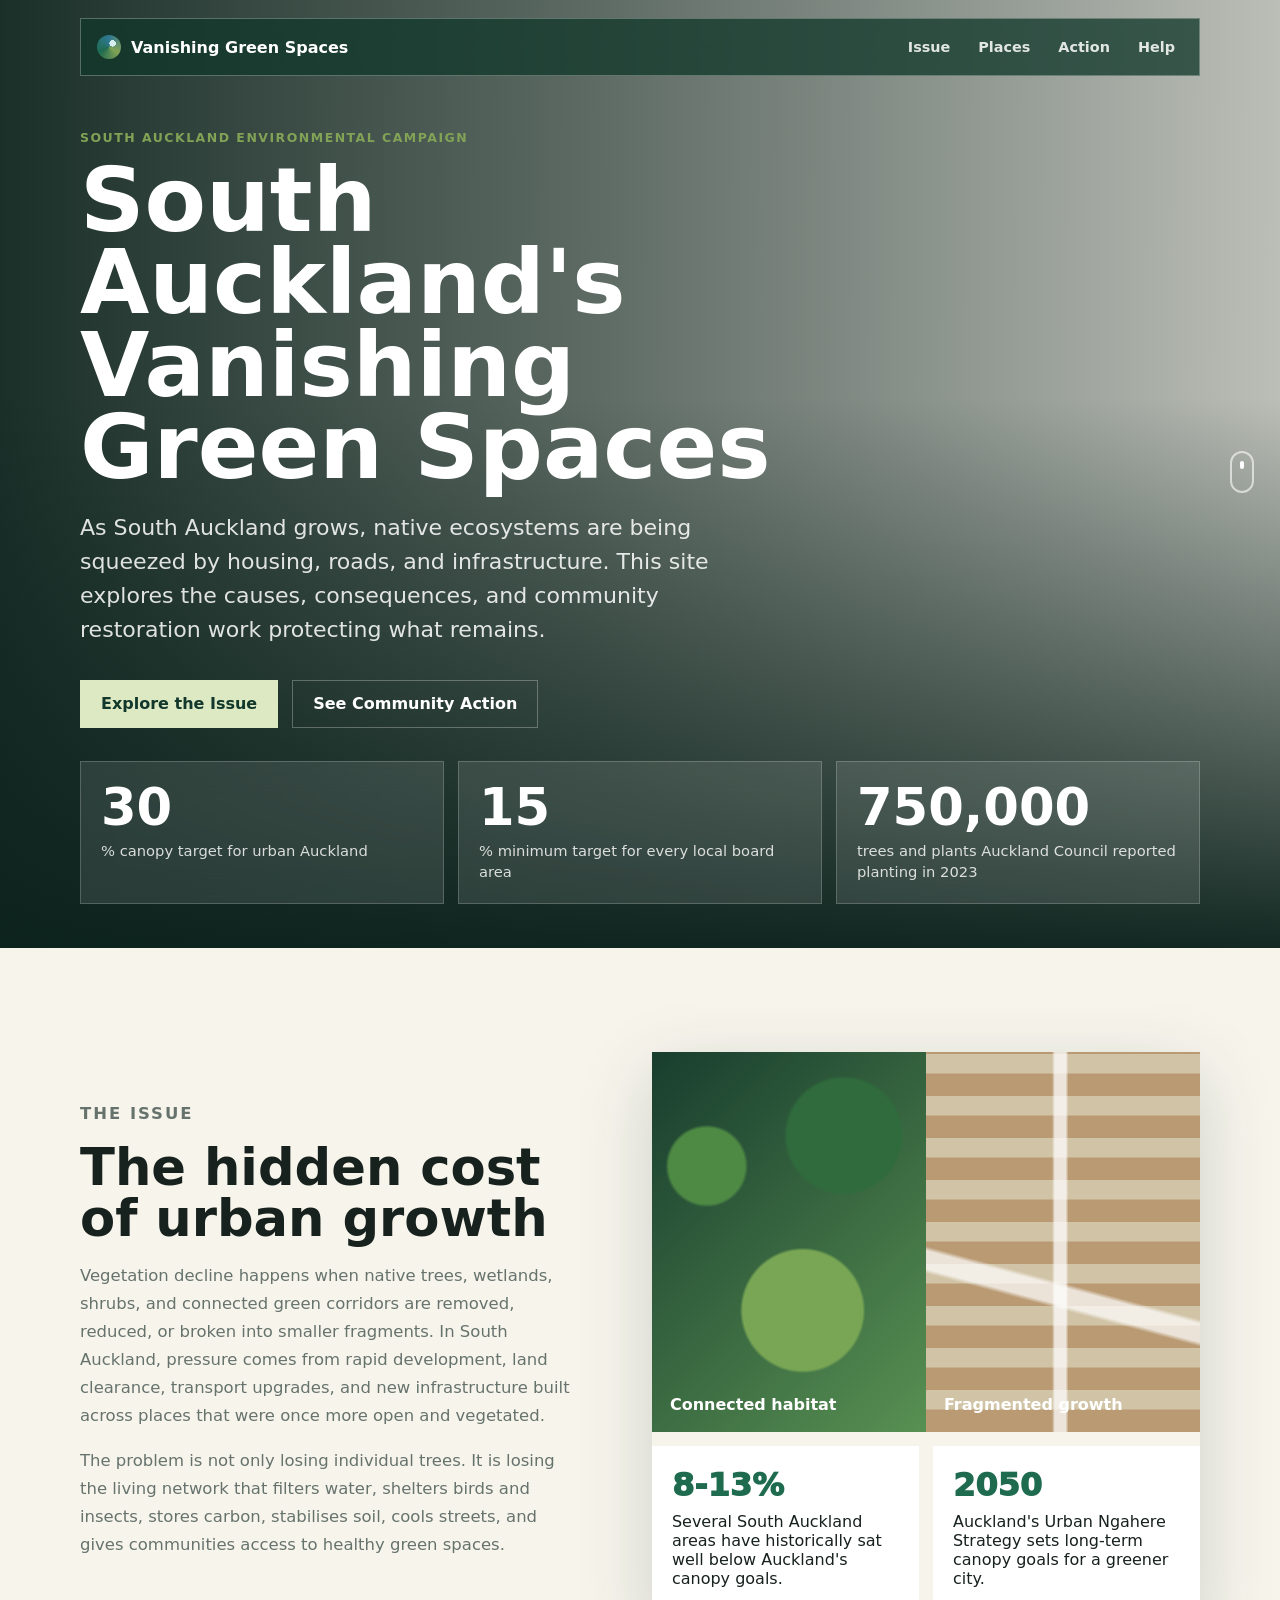
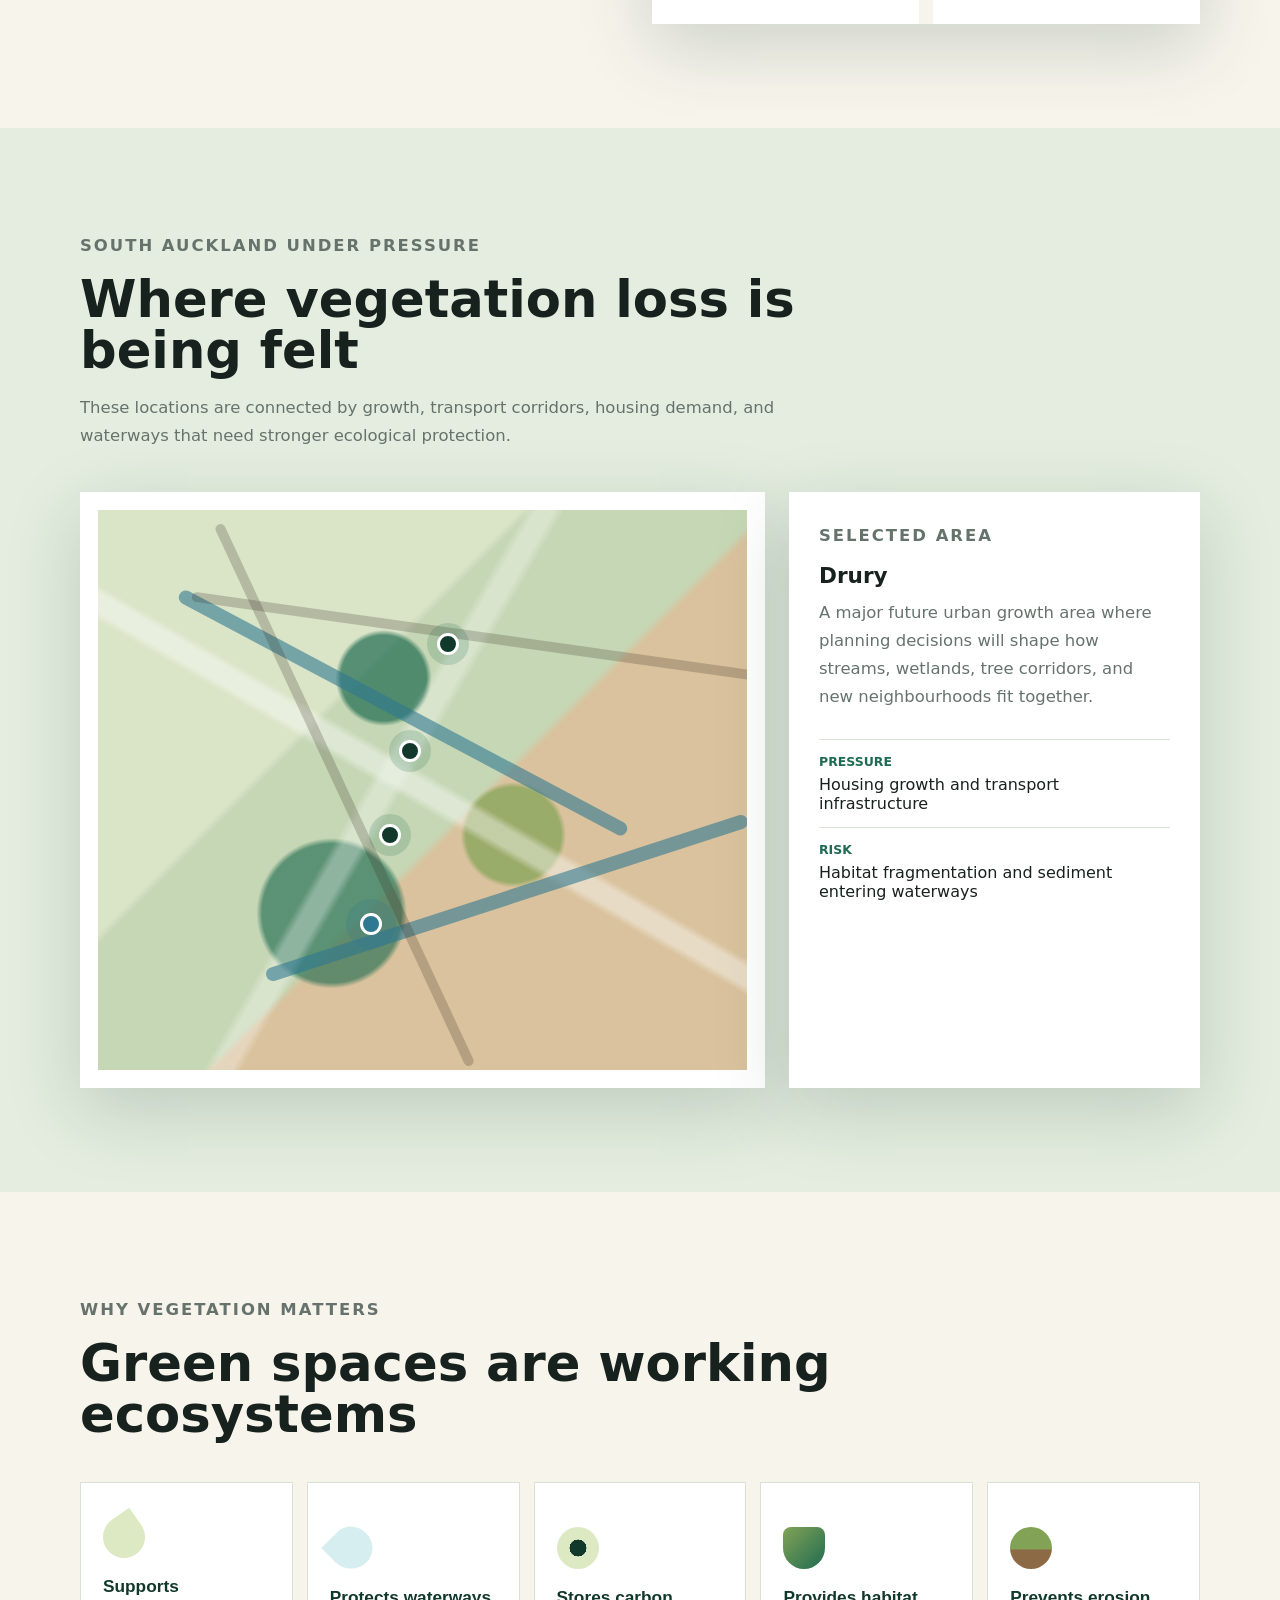
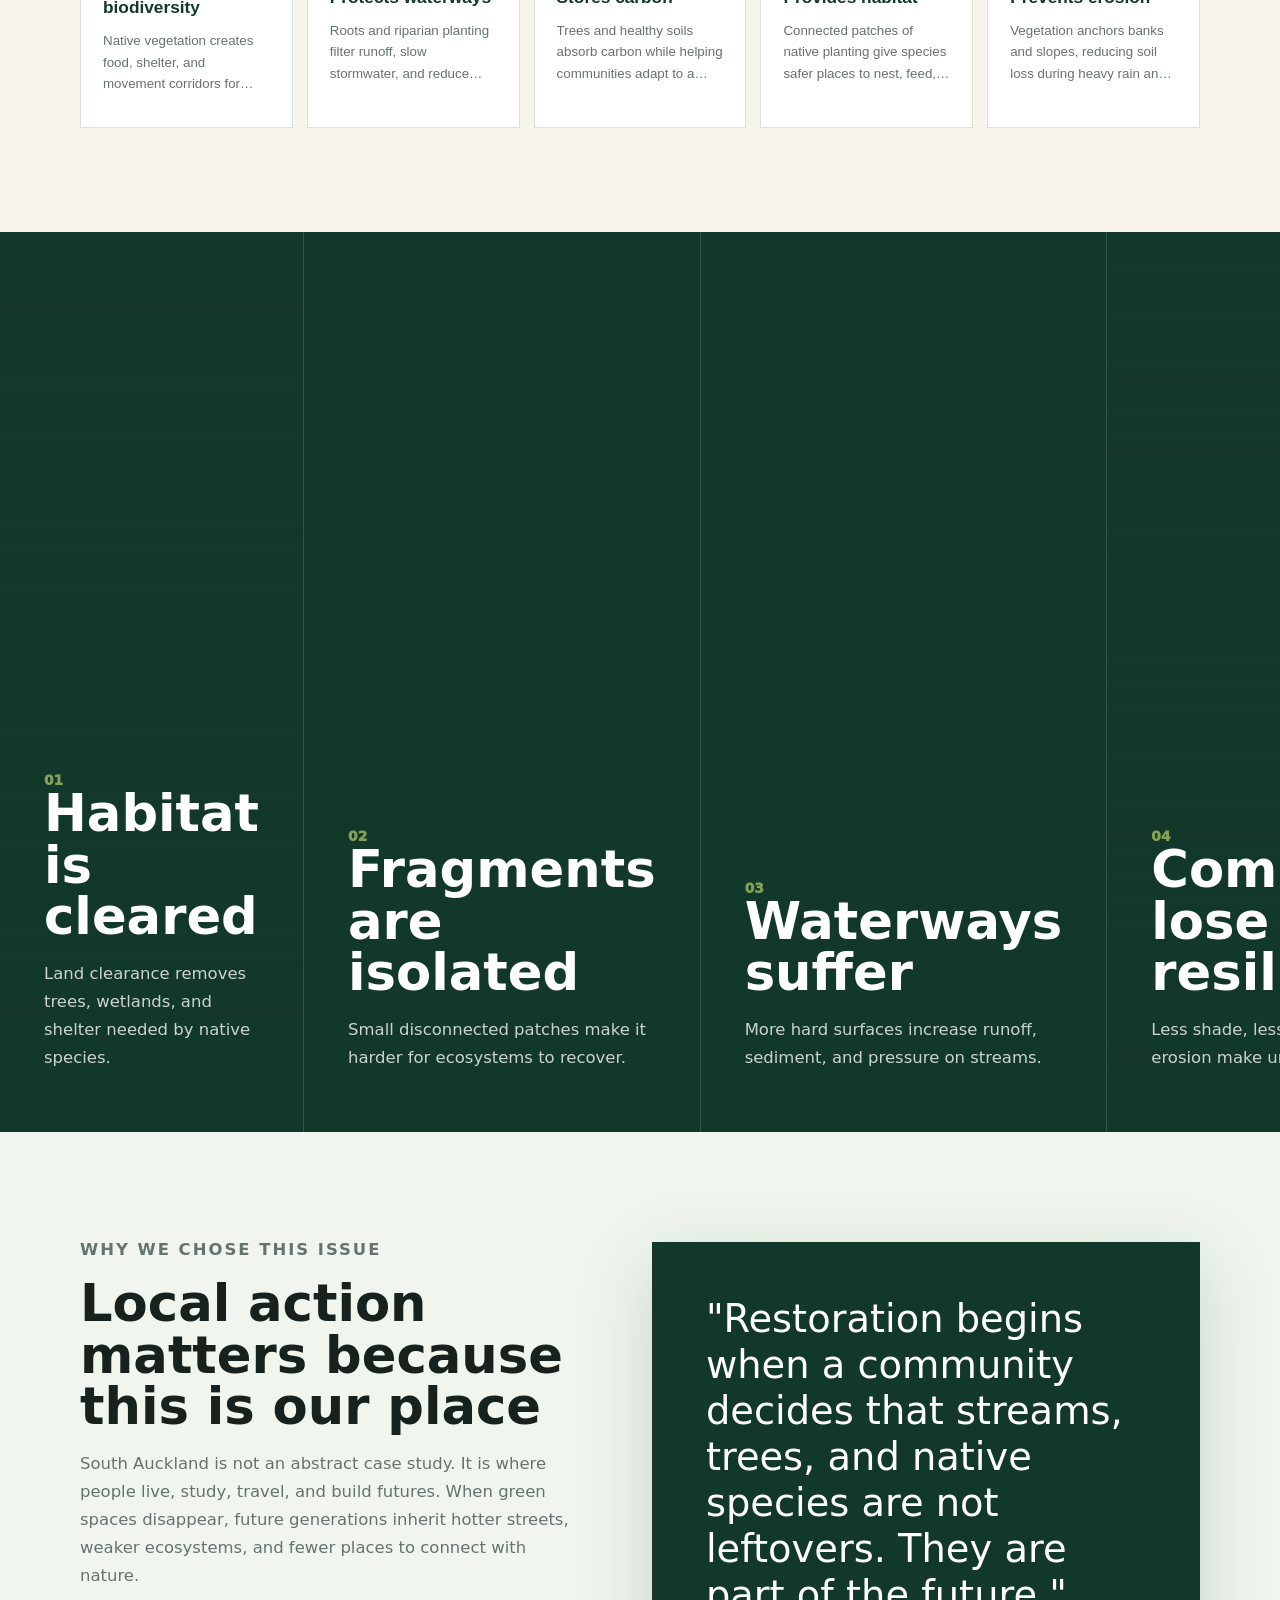
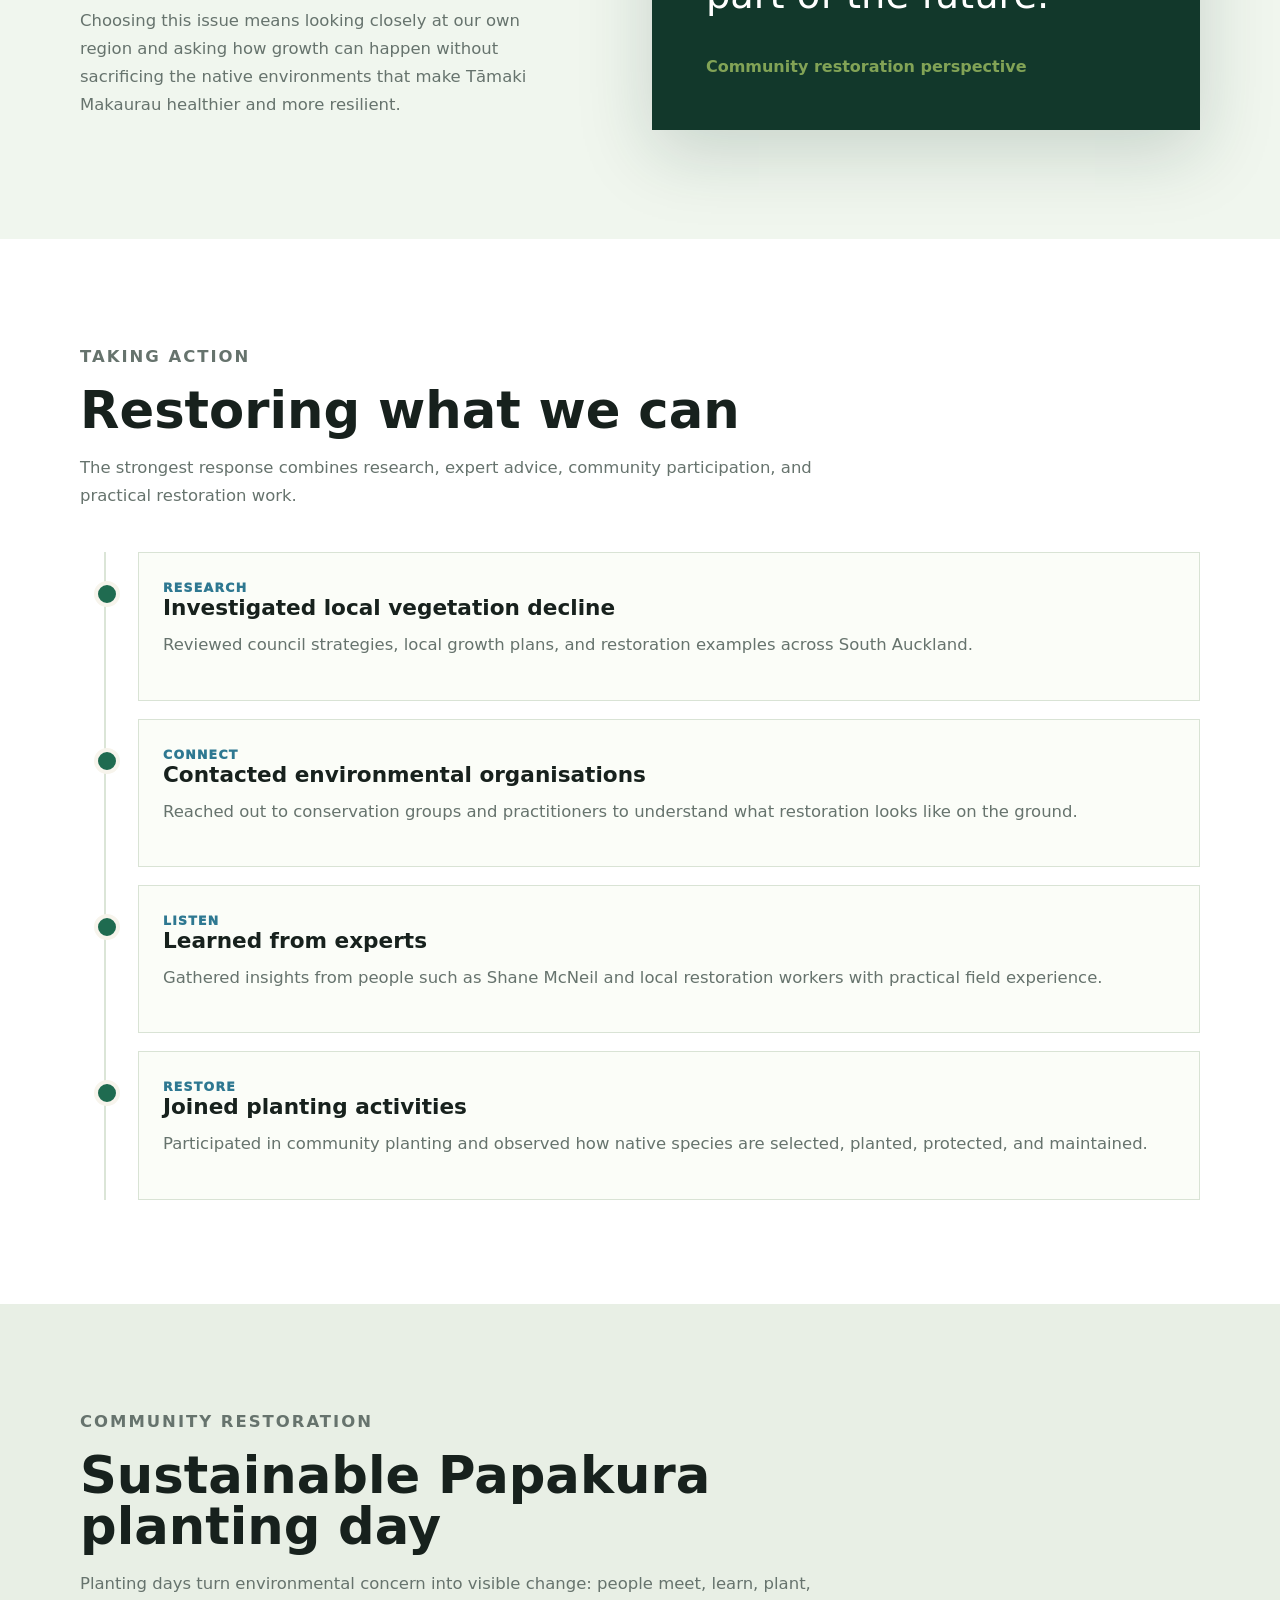
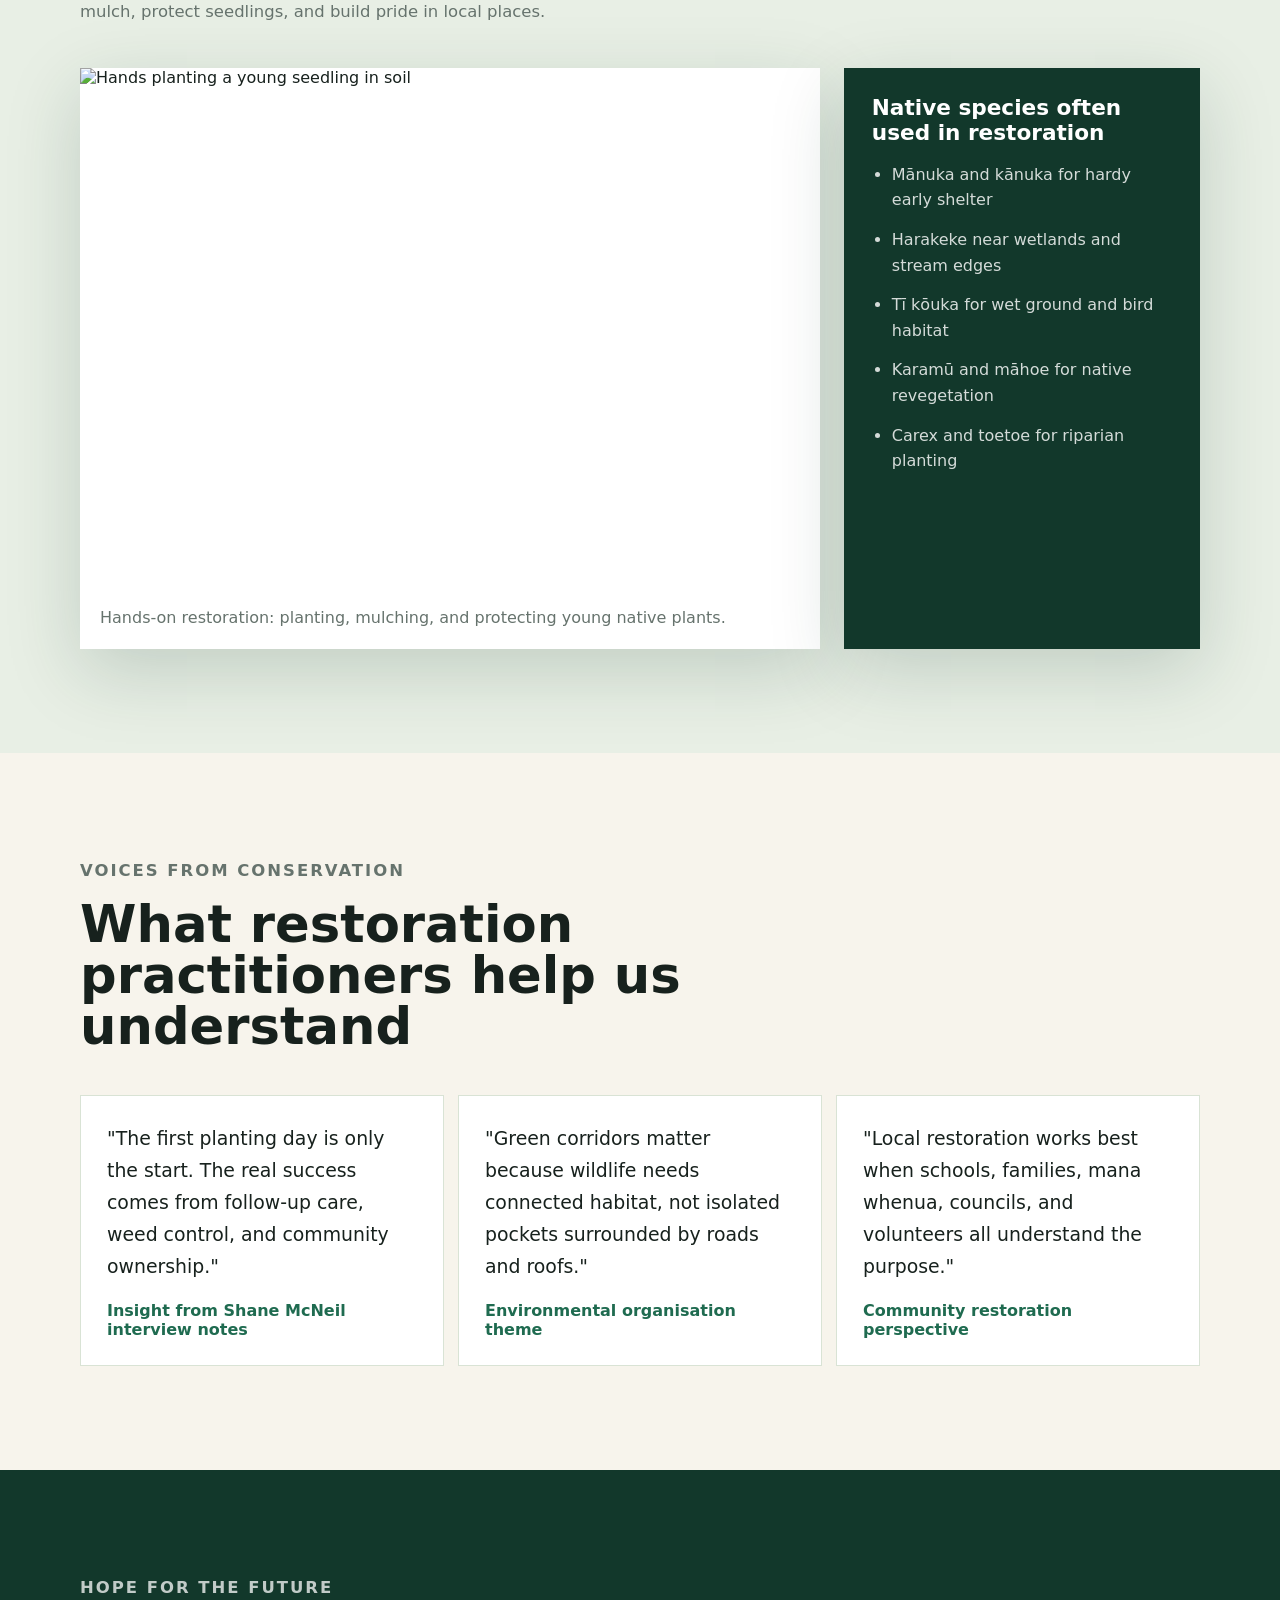
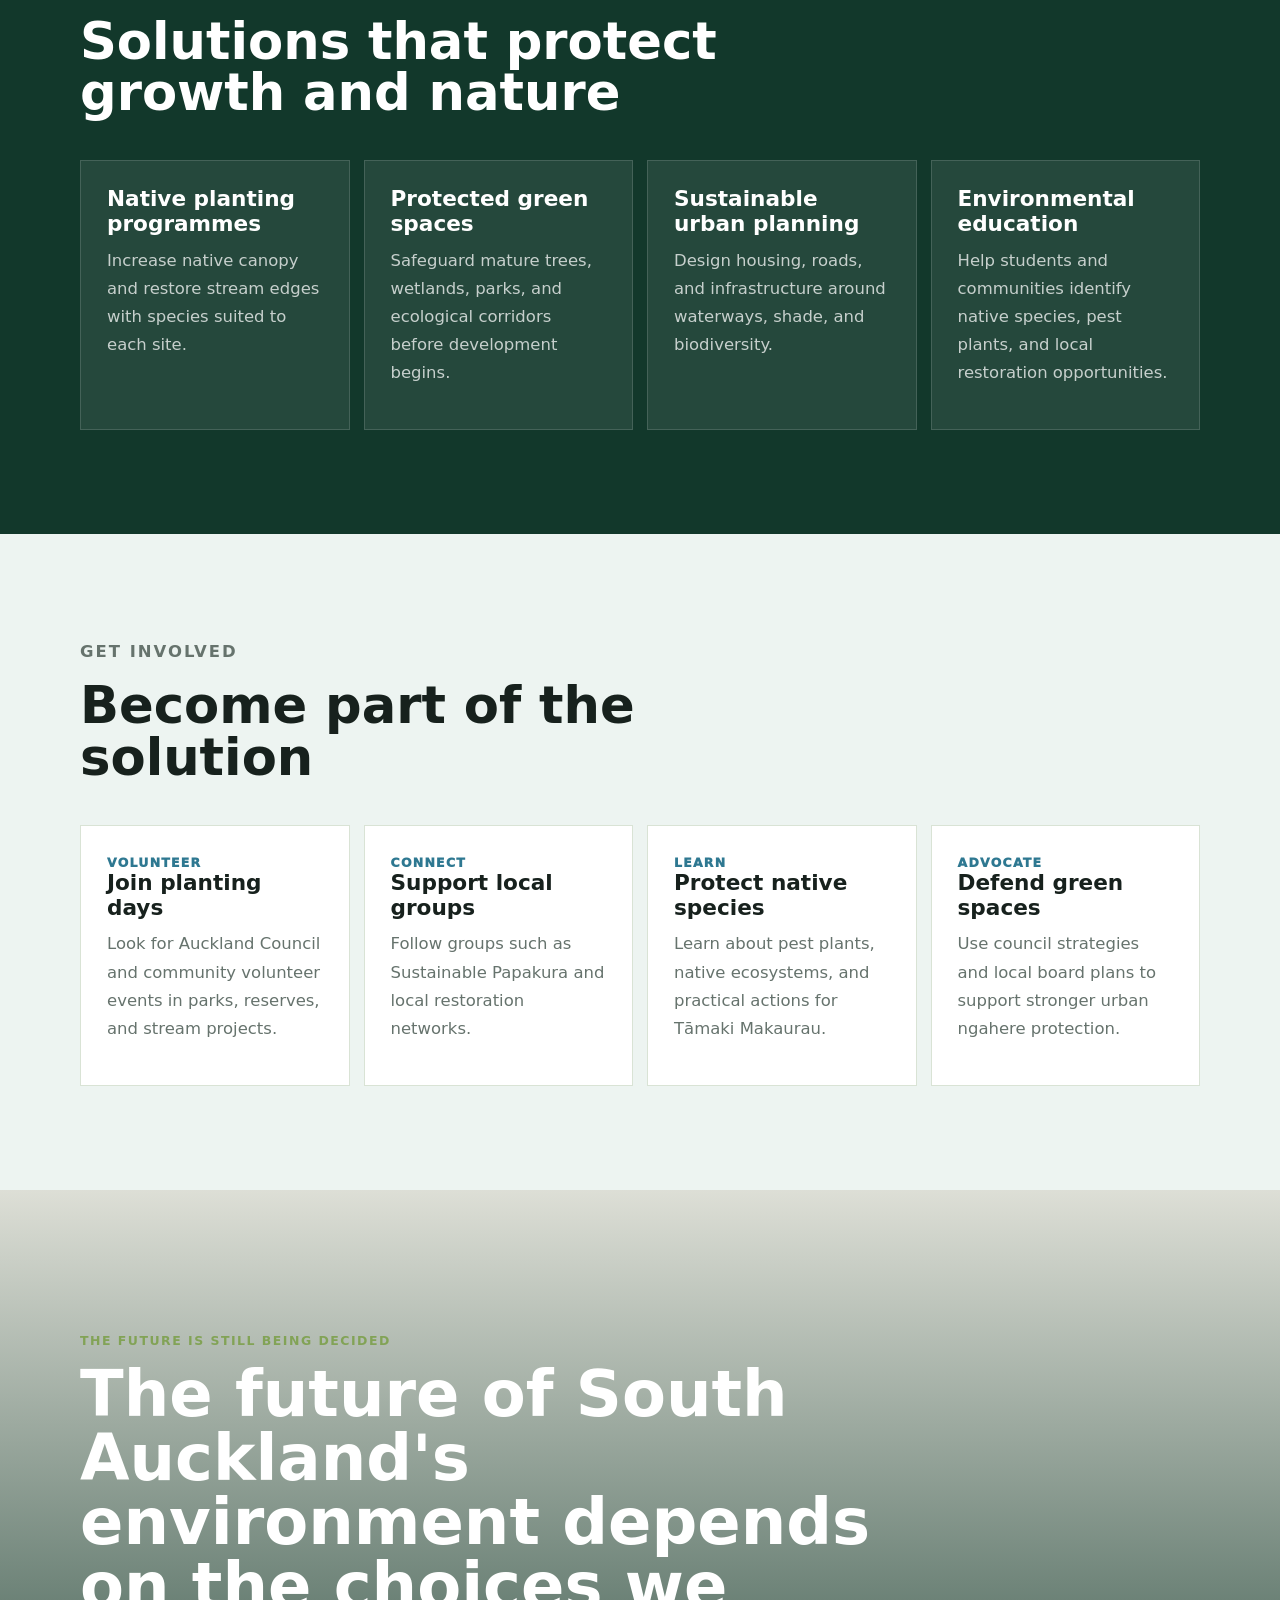
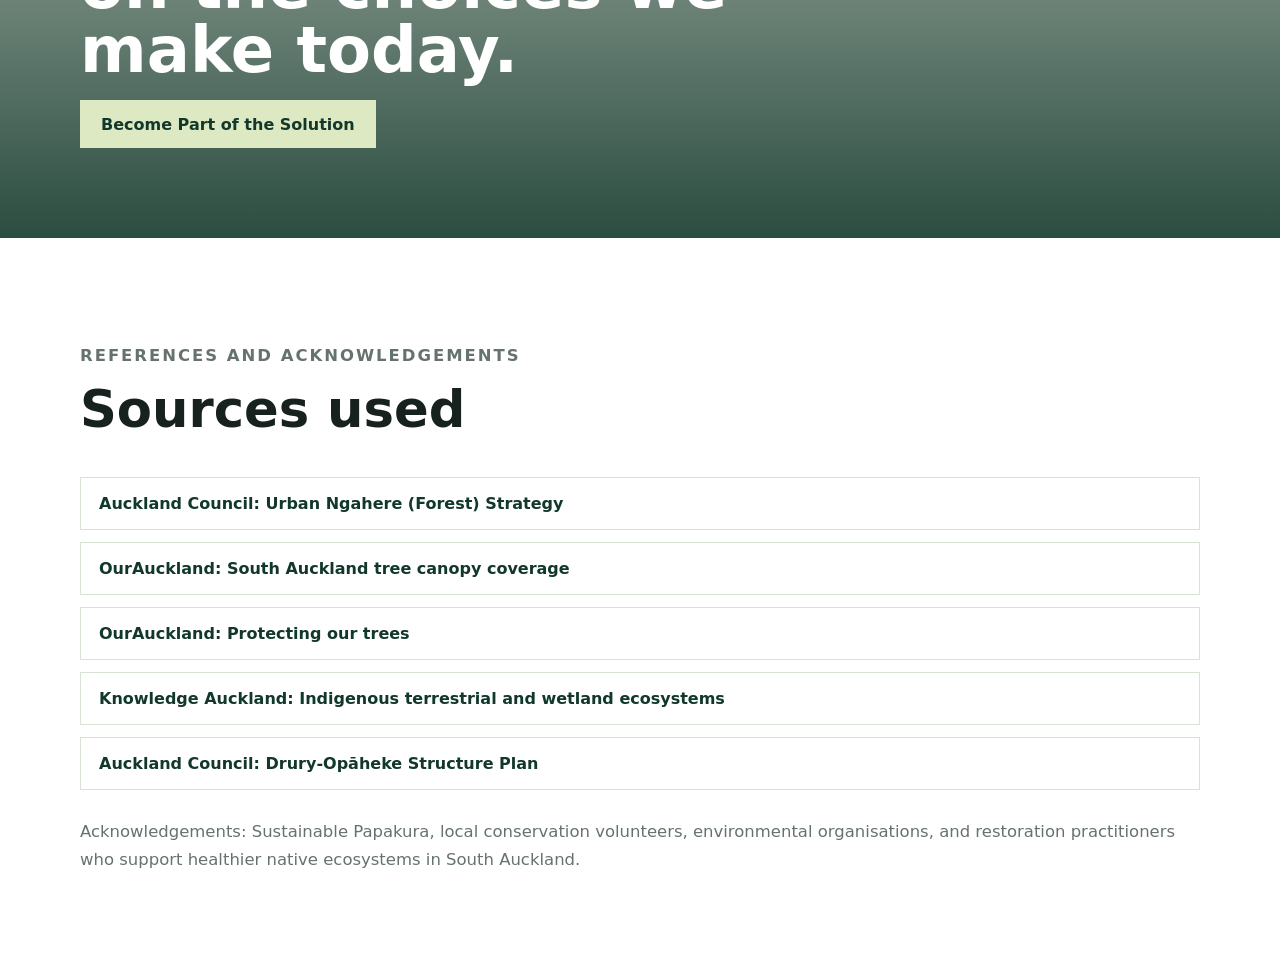
==== index.html @ c35d6791 "Files 001" ====
<!DOCTYPE html>
<html lang="en">
  <head>
    <meta charset="UTF-8" />
    <meta name="viewport" content="width=device-width, initial-scale=1.0" />
    <title>South Auckland's Vanishing Green Spaces</title>
    <link rel="preconnect" href="https://images.unsplash.com" />
    <link rel="stylesheet" href="styles.css" />
  </head>
  <body>
    <header class="site-header" aria-label="Main navigation">
      <a class="brand" href="#top">
        <span class="brand-mark" aria-hidden="true"></span>
        <span>Vanishing Green Spaces</span>
      </a>
      <nav>
        <a href="#issue">Issue</a>
        <a href="#map">Places</a>
        <a href="#action">Action</a>
        <a href="#help">Help</a>
      </nav>
    </header>

    <main id="top">
      <section class="hero">
        <div class="hero-media" role="img" aria-label="Aerial-style view of green land meeting urban development"></div>
        <div class="hero-overlay"></div>
        <div class="hero-content reveal">
          <p class="kicker">South Auckland environmental campaign</p>
          <h1>South Auckland's Vanishing Green Spaces</h1>
          <p class="subtitle">
            As South Auckland grows, native ecosystems are being squeezed by housing,
            roads, and infrastructure. This site explores the causes, consequences,
            and community restoration work protecting what remains.
          </p>
          <div class="hero-actions">
            <a class="button primary" href="#issue">Explore the Issue</a>
            <a class="button secondary" href="#action">See Community Action</a>
          </div>
        </div>
        <div class="hero-stats" aria-label="Key statistics">
          <article>
            <strong data-count="30">0</strong>
            <span>% canopy target for urban Auckland</span>
          </article>
          <article>
            <strong data-count="15">0</strong>
            <span>% minimum target for every local board area</span>
          </article>
          <article>
            <strong data-count="750000">0</strong>
            <span>trees and plants Auckland Council reported planting in 2023</span>
          </article>
        </div>
        <a class="scroll-cue" href="#issue" aria-label="Scroll to the issue section"></a>
      </section>

      <section id="issue" class="section split">
        <div class="section-copy reveal">
          <p class="kicker">The issue</p>
          <h2>The hidden cost of urban growth</h2>
          <p>
            Vegetation decline happens when native trees, wetlands, shrubs, and
            connected green corridors are removed, reduced, or broken into smaller
            fragments. In South Auckland, pressure comes from rapid development,
            land clearance, transport upgrades, and new infrastructure built across
            places that were once more open and vegetated.
          </p>
          <p>
            The problem is not only losing individual trees. It is losing the living
            network that filters water, shelters birds and insects, stores carbon,
            stabilises soil, cools streets, and gives communities access to healthy
            green spaces.
          </p>
        </div>
        <div class="pressure-panel reveal">
          <div class="comparison" aria-label="Before and after vegetation comparison">
            <div class="before">
              <span>Connected habitat</span>
            </div>
            <div class="after">
              <span>Fragmented growth</span>
            </div>
          </div>
          <div class="fact-grid">
            <article>
              <span class="fact-number">8-13%</span>
              <p>Several South Auckland areas have historically sat well below Auckland's canopy goals.</p>
            </article>
            <article>
              <span class="fact-number">2050</span>
              <p>Auckland's Urban Ngahere Strategy sets long-term canopy goals for a greener city.</p>
            </article>
          </div>
        </div>
      </section>

      <section id="map" class="section map-section">
        <div class="section-heading reveal">
          <p class="kicker">South Auckland under pressure</p>
          <h2>Where vegetation loss is being felt</h2>
          <p>
            These locations are connected by growth, transport corridors, housing
            demand, and waterways that need stronger ecological protection.
          </p>
        </div>
        <div class="map-layout">
          <div class="map-card reveal" aria-label="Interactive South Auckland map">
            <div class="map-surface">
              <button class="map-pin active" style="--x: 42%; --y: 74%" data-place="drury" aria-label="Drury"></button>
              <button class="map-pin" style="--x: 45%; --y: 58%" data-place="papakura" aria-label="Papakura"></button>
              <button class="map-pin" style="--x: 48%; --y: 43%" data-place="takanini" aria-label="Takanini"></button>
              <button class="map-pin" style="--x: 54%; --y: 24%" data-place="manukau" aria-label="Manukau"></button>
              <div class="waterway waterway-one"></div>
              <div class="waterway waterway-two"></div>
              <div class="road road-one"></div>
              <div class="road road-two"></div>
            </div>
          </div>
          <article class="place-panel reveal" id="place-panel" aria-live="polite">
            <p class="kicker">Selected area</p>
            <h3>Drury</h3>
            <p>
              A major future urban growth area where planning decisions will shape
              how streams, wetlands, tree corridors, and new neighbourhoods fit
              together.
            </p>
            <dl>
              <div>
                <dt>Pressure</dt>
                <dd>Housing growth and transport infrastructure</dd>
              </div>
              <div>
                <dt>Risk</dt>
                <dd>Habitat fragmentation and sediment entering waterways</dd>
              </div>
            </dl>
          </article>
        </div>
      </section>

      <section class="section">
        <div class="section-heading reveal">
          <p class="kicker">Why vegetation matters</p>
          <h2>Green spaces are working ecosystems</h2>
        </div>
        <div class="impact-grid">
          <button class="impact-card reveal" aria-expanded="false">
            <span class="impact-icon leaf"></span>
            <strong>Supports biodiversity</strong>
            <p>Native vegetation creates food, shelter, and movement corridors for birds, insects, lizards, and plant life.</p>
          </button>
          <button class="impact-card reveal" aria-expanded="false">
            <span class="impact-icon water"></span>
            <strong>Protects waterways</strong>
            <p>Roots and riparian planting filter runoff, slow stormwater, and reduce sediment entering streams and harbours.</p>
          </button>
          <button class="impact-card reveal" aria-expanded="false">
            <span class="impact-icon carbon"></span>
            <strong>Stores carbon</strong>
            <p>Trees and healthy soils absorb carbon while helping communities adapt to a warmer, more unstable climate.</p>
          </button>
          <button class="impact-card reveal" aria-expanded="false">
            <span class="impact-icon habitat"></span>
            <strong>Provides habitat</strong>
            <p>Connected patches of native planting give species safer places to nest, feed, and move across urban landscapes.</p>
          </button>
          <button class="impact-card reveal" aria-expanded="false">
            <span class="impact-icon erosion"></span>
            <strong>Prevents erosion</strong>
            <p>Vegetation anchors banks and slopes, reducing soil loss during heavy rain and protecting nearby homes and paths.</p>
          </button>
        </div>
      </section>

      <section class="story-band">
        <div class="story-step reveal">
          <span>01</span>
          <h2>Habitat is cleared</h2>
          <p>Land clearance removes trees, wetlands, and shelter needed by native species.</p>
        </div>
        <div class="story-step reveal">
          <span>02</span>
          <h2>Fragments are isolated</h2>
          <p>Small disconnected patches make it harder for ecosystems to recover.</p>
        </div>
        <div class="story-step reveal">
          <span>03</span>
          <h2>Waterways suffer</h2>
          <p>More hard surfaces increase runoff, sediment, and pressure on streams.</p>
        </div>
        <div class="story-step reveal">
          <span>04</span>
          <h2>Communities lose resilience</h2>
          <p>Less shade, less carbon storage, and more erosion make urban areas more vulnerable.</p>
        </div>
      </section>

      <section class="section split personal">
        <div class="section-copy reveal">
          <p class="kicker">Why we chose this issue</p>
          <h2>Local action matters because this is our place</h2>
          <p>
            South Auckland is not an abstract case study. It is where people live,
            study, travel, and build futures. When green spaces disappear, future
            generations inherit hotter streets, weaker ecosystems, and fewer places
            to connect with nature.
          </p>
          <p>
            Choosing this issue means looking closely at our own region and asking
            how growth can happen without sacrificing the native environments that
            make Tāmaki Makaurau healthier and more resilient.
          </p>
        </div>
        <div class="quote-card reveal">
          <p>
            "Restoration begins when a community decides that streams, trees, and
            native species are not leftovers. They are part of the future."
          </p>
          <span>Community restoration perspective</span>
        </div>
      </section>

      <section id="action" class="section action-section">
        <div class="section-heading reveal">
          <p class="kicker">Taking action</p>
          <h2>Restoring what we can</h2>
          <p>
            The strongest response combines research, expert advice, community
            participation, and practical restoration work.
          </p>
        </div>
        <div class="timeline">
          <article class="timeline-item reveal">
            <span>Research</span>
            <h3>Investigated local vegetation decline</h3>
            <p>Reviewed council strategies, local growth plans, and restoration examples across South Auckland.</p>
          </article>
          <article class="timeline-item reveal">
            <span>Connect</span>
            <h3>Contacted environmental organisations</h3>
            <p>Reached out to conservation groups and practitioners to understand what restoration looks like on the ground.</p>
          </article>
          <article class="timeline-item reveal">
            <span>Listen</span>
            <h3>Learned from experts</h3>
            <p>Gathered insights from people such as Shane McNeil and local restoration workers with practical field experience.</p>
          </article>
          <article class="timeline-item reveal">
            <span>Restore</span>
            <h3>Joined planting activities</h3>
            <p>Participated in community planting and observed how native species are selected, planted, protected, and maintained.</p>
          </article>
        </div>
      </section>

      <section class="section restoration">
        <div class="section-heading reveal">
          <p class="kicker">Community restoration</p>
          <h2>Sustainable Papakura planting day</h2>
          <p>
            Planting days turn environmental concern into visible change: people
            meet, learn, plant, mulch, protect seedlings, and build pride in local
            places.
          </p>
        </div>
        <div class="gallery">
          <figure class="gallery-large reveal">
            <img src="https://images.unsplash.com/photo-1464226184884-fa280b87c399?auto=format&fit=crop&w=1300&q=80" alt="Hands planting a young seedling in soil" />
            <figcaption>Hands-on restoration: planting, mulching, and protecting young native plants.</figcaption>
          </figure>
          <div class="species-list reveal">
            <h3>Native species often used in restoration</h3>
            <ul>
              <li>Mānuka and kānuka for hardy early shelter</li>
              <li>Harakeke near wetlands and stream edges</li>
              <li>Tī kōuka for wet ground and bird habitat</li>
              <li>Karamū and māhoe for native revegetation</li>
              <li>Carex and toetoe for riparian planting</li>
            </ul>
          </div>
        </div>
      </section>

      <section class="section voices">
        <div class="section-heading reveal">
          <p class="kicker">Voices from conservation</p>
          <h2>What restoration practitioners help us understand</h2>
        </div>
        <div class="voice-grid">
          <article class="voice-card reveal">
            <p>"The first planting day is only the start. The real success comes from follow-up care, weed control, and community ownership."</p>
            <span>Insight from Shane McNeil interview notes</span>
          </article>
          <article class="voice-card reveal">
            <p>"Green corridors matter because wildlife needs connected habitat, not isolated pockets surrounded by roads and roofs."</p>
            <span>Environmental organisation theme</span>
          </article>
          <article class="voice-card reveal">
            <p>"Local restoration works best when schools, families, mana whenua, councils, and volunteers all understand the purpose."</p>
            <span>Community restoration perspective</span>
          </article>
        </div>
      </section>

      <section class="section solutions">
        <div class="section-heading reveal">
          <p class="kicker">Hope for the future</p>
          <h2>Solutions that protect growth and nature</h2>
        </div>
        <div class="solution-grid">
          <article class="solution-card reveal">
            <h3>Native planting programmes</h3>
            <p>Increase native canopy and restore stream edges with species suited to each site.</p>
          </article>
          <article class="solution-card reveal">
            <h3>Protected green spaces</h3>
            <p>Safeguard mature trees, wetlands, parks, and ecological corridors before development begins.</p>
          </article>
          <article class="solution-card reveal">
            <h3>Sustainable urban planning</h3>
            <p>Design housing, roads, and infrastructure around waterways, shade, and biodiversity.</p>
          </article>
          <article class="solution-card reveal">
            <h3>Environmental education</h3>
            <p>Help students and communities identify native species, pest plants, and local restoration opportunities.</p>
          </article>
        </div>
      </section>

      <section id="help" class="section help-section">
        <div class="section-heading reveal">
          <p class="kicker">Get involved</p>
          <h2>Become part of the solution</h2>
        </div>
        <div class="help-grid">
          <a class="help-card reveal" href="https://www.aucklandcouncil.govt.nz/parks-recreation/volunteering/Pages/default.aspx" target="_blank" rel="noreferrer">
            <span>Volunteer</span>
            <h3>Join planting days</h3>
            <p>Look for Auckland Council and community volunteer events in parks, reserves, and stream projects.</p>
          </a>
          <a class="help-card reveal" href="https://sustainablepapakura.org/" target="_blank" rel="noreferrer">
            <span>Connect</span>
            <h3>Support local groups</h3>
            <p>Follow groups such as Sustainable Papakura and local restoration networks.</p>
          </a>
          <a class="help-card reveal" href="https://www.tiakitamakimakaurau.nz/" target="_blank" rel="noreferrer">
            <span>Learn</span>
            <h3>Protect native species</h3>
            <p>Learn about pest plants, native ecosystems, and practical actions for Tāmaki Makaurau.</p>
          </a>
          <a class="help-card reveal" href="https://new.aucklandcouncil.govt.nz/en/plans-policies-bylaws-reports-projects/our-plans-strategies/topic-based-plans-strategies/environmental-plans-strategies/urban-ngahere-forest-strategy.html" target="_blank" rel="noreferrer">
            <span>Advocate</span>
            <h3>Defend green spaces</h3>
            <p>Use council strategies and local board plans to support stronger urban ngahere protection.</p>
          </a>
        </div>
      </section>

      <section class="final-cta">
        <div class="final-content reveal">
          <p class="kicker">The future is still being decided</p>
          <h2>The future of South Auckland's environment depends on the choices we make today.</h2>
          <a class="button primary" href="#help">Become Part of the Solution</a>
        </div>
      </section>

      <section class="section references">
        <div class="section-heading reveal">
          <p class="kicker">References and acknowledgements</p>
          <h2>Sources used</h2>
        </div>
        <div class="reference-list reveal">
          <a href="https://new.aucklandcouncil.govt.nz/en/plans-policies-bylaws-reports-projects/our-plans-strategies/topic-based-plans-strategies/environmental-plans-strategies/urban-ngahere-forest-strategy.html" target="_blank" rel="noreferrer">Auckland Council: Urban Ngahere (Forest) Strategy</a>
          <a href="https://ourauckland.aucklandcouncil.govt.nz/news/2018/4/don-t-let-south-auckland-be-leaf-t-behind/" target="_blank" rel="noreferrer">OurAuckland: South Auckland tree canopy coverage</a>
          <a href="https://ourauckland.aucklandcouncil.govt.nz/news/2023/09/protecting-our-trees/" target="_blank" rel="noreferrer">OurAuckland: Protecting our trees</a>
          <a href="https://knowledgeauckland.org.nz/publications/indigenous-terrestrial-and-wetland-ecosystems-of-auckland/" target="_blank" rel="noreferrer">Knowledge Auckland: Indigenous terrestrial and wetland ecosystems</a>
          <a href="https://new.aucklandcouncil.govt.nz/en/plans-policies-bylaws-reports-projects/our-plans-strategies/place-based-plans/structure-plans/drury-opaheke-structure-plan.html" target="_blank" rel="noreferrer">Auckland Council: Drury-Opāheke Structure Plan</a>
        </div>
        <p class="acknowledgement reveal">
          Acknowledgements: Sustainable Papakura, local conservation volunteers,
          environmental organisations, and restoration practitioners who support
          healthier native ecosystems in South Auckland.
        </p>
      </section>
    </main>

    <script src="script.js"></script>
  </body>
</html>
---- styles.css ----
:root {
  color-scheme: light;
  --forest: #12382b;
  --canopy: #1f6b50;
  --moss: #82a356;
  --fern: #dce9c2;
  --water: #2e7891;
  --sky: #d7eef0;
  --earth: #8d6a46;
  --soil: #31281f;
  --paper: #f7f4ec;
  --white: #ffffff;
  --ink: #17211d;
  --muted: #66736d;
  --shadow: 0 22px 70px rgba(18, 56, 43, 0.18);
}

* {
  box-sizing: border-box;
}

html {
  scroll-behavior: smooth;
}

body {
  margin: 0;
  font-family: Inter, ui-sans-serif, system-ui, -apple-system, BlinkMacSystemFont, "Segoe UI", sans-serif;
  color: var(--ink);
  background: var(--paper);
}

img {
  display: block;
  width: 100%;
}

a {
  color: inherit;
}

.site-header {
  position: fixed;
  z-index: 20;
  top: 18px;
  left: 50%;
  display: flex;
  width: min(1120px, calc(100% - 28px));
  align-items: center;
  justify-content: space-between;
  padding: 10px 12px 10px 16px;
  border: 1px solid rgba(255, 255, 255, 0.28);
  background: rgba(18, 56, 43, 0.76);
  color: var(--white);
  backdrop-filter: blur(18px);
  transform: translateX(-50%);
}

.brand {
  display: inline-flex;
  align-items: center;
  gap: 10px;
  font-weight: 800;
  text-decoration: none;
}

.brand-mark {
  width: 24px;
  height: 24px;
  border-radius: 50%;
  background:
    radial-gradient(circle at 65% 35%, var(--sky) 0 14%, transparent 15%),
    conic-gradient(from 120deg, var(--moss), var(--canopy), var(--water), var(--moss));
}

nav {
  display: flex;
  gap: 4px;
}

nav a {
  padding: 10px 12px;
  color: rgba(255, 255, 255, 0.86);
  font-size: 0.9rem;
  font-weight: 700;
  text-decoration: none;
}

nav a:hover {
  color: var(--white);
}

.hero {
  position: relative;
  min-height: 100vh;
  overflow: hidden;
  display: grid;
  align-items: end;
  padding: 130px max(22px, calc((100vw - 1120px) / 2)) 44px;
  color: var(--white);
}

.hero-media,
.final-cta::before {
  position: absolute;
  inset: 0;
  background-image:
    linear-gradient(110deg, rgba(12, 34, 28, 0.15), rgba(12, 34, 28, 0.12)),
    url("https://commons.wikimedia.org/wiki/Special:FilePath/Aerial%20view%20of%20Weymouth%20and%20Wattle%20Downs%2C%20Auckland%2C%20under%20cloudy%20sky.jpg");
  background-size: cover;
  background-position: center;
  transform: scale(1.03);
}

.hero-overlay {
  position: absolute;
  inset: 0;
  background:
    linear-gradient(90deg, rgba(12, 34, 28, 0.92), rgba(12, 34, 28, 0.58) 46%, rgba(12, 34, 28, 0.1)),
    linear-gradient(0deg, rgba(12, 34, 28, 0.96), rgba(12, 34, 28, 0.05) 58%);
}

.hero-content {
  position: relative;
  z-index: 2;
  width: min(760px, 100%);
  padding-bottom: 176px;
}

.kicker {
  margin: 0 0 14px;
  color: var(--moss);
  font-size: 0.78rem;
  font-weight: 900;
  letter-spacing: 0.12em;
  text-transform: uppercase;
}

h1,
h2,
h3,
p {
  margin-top: 0;
}

h1 {
  max-width: 760px;
  margin-bottom: 22px;
  font-size: clamp(3.2rem, 7vw, 6.8rem);
  line-height: 0.92;
  letter-spacing: 0;
}

h2 {
  margin-bottom: 18px;
  font-size: clamp(2.1rem, 4vw, 4rem);
  line-height: 1;
  letter-spacing: 0;
}

h3 {
  margin-bottom: 10px;
  font-size: 1.35rem;
  line-height: 1.15;
}

.subtitle {
  max-width: 680px;
  color: rgba(255, 255, 255, 0.86);
  font-size: clamp(1.08rem, 2.1vw, 1.38rem);
  line-height: 1.55;
}

.hero-actions,
.hero-stats,
.help-grid,
.solution-grid,
.voice-grid,
.impact-grid,
.fact-grid {
  display: grid;
  gap: 14px;
}

.hero-actions {
  grid-template-columns: repeat(2, max-content);
  margin-top: 32px;
}

.button {
  display: inline-flex;
  min-height: 48px;
  align-items: center;
  justify-content: center;
  padding: 0 20px;
  border: 1px solid rgba(255, 255, 255, 0.28);
  font-weight: 900;
  text-decoration: none;
}

.button.primary {
  border-color: var(--fern);
  background: var(--fern);
  color: var(--forest);
}

.button.secondary {
  color: var(--white);
}

.hero-stats {
  position: absolute;
  z-index: 2;
  right: max(22px, calc((100vw - 1120px) / 2));
  bottom: 44px;
  left: max(22px, calc((100vw - 1120px) / 2));
  grid-template-columns: repeat(3, 1fr);
}

.hero-stats article {
  min-height: 128px;
  padding: 20px;
  border: 1px solid rgba(255, 255, 255, 0.2);
  background: rgba(255, 255, 255, 0.11);
  backdrop-filter: blur(16px);
}

.hero-stats strong {
  display: block;
  margin-bottom: 8px;
  font-size: clamp(2rem, 4vw, 3.4rem);
  line-height: 1;
}

.hero-stats span {
  color: rgba(255, 255, 255, 0.82);
  font-size: 0.92rem;
  line-height: 1.4;
}

.scroll-cue {
  position: absolute;
  z-index: 3;
  right: 26px;
  bottom: 48%;
  width: 24px;
  height: 42px;
  border: 2px solid rgba(255, 255, 255, 0.6);
  border-radius: 99px;
}

.scroll-cue::after {
  content: "";
  position: absolute;
  top: 8px;
  left: 50%;
  width: 4px;
  height: 8px;
  border-radius: 99px;
  background: var(--white);
  transform: translateX(-50%);
  animation: scrollDot 1.8s ease-in-out infinite;
}

.section {
  padding: 104px max(22px, calc((100vw - 1120px) / 2));
}

.split {
  display: grid;
  grid-template-columns: minmax(0, 0.95fr) minmax(320px, 1.05fr);
  gap: clamp(34px, 6vw, 76px);
  align-items: center;
}

.section-copy p,
.section-heading p,
.place-panel p,
.timeline-item p,
.solution-card p,
.help-card p,
.voice-card p,
.story-step p,
.acknowledgement {
  color: var(--muted);
  font-size: 1.03rem;
  line-height: 1.7;
}

.pressure-panel,
.map-card,
.place-panel,
.quote-card,
.species-list {
  box-shadow: var(--shadow);
}

.comparison {
  display: grid;
  min-height: 380px;
  grid-template-columns: 1fr 1fr;
  overflow: hidden;
}

.before,
.after {
  position: relative;
  display: grid;
  align-items: end;
  padding: 18px;
  color: var(--white);
  font-weight: 900;
}

.before {
  background:
    radial-gradient(circle at 20% 30%, #4e8a44 0 11%, transparent 12%),
    radial-gradient(circle at 70% 22%, #2f6b3c 0 16%, transparent 17%),
    radial-gradient(circle at 55% 68%, #78a654 0 20%, transparent 21%),
    linear-gradient(135deg, #183d2e, #589052);
}

.after {
  background:
    linear-gradient(90deg, transparent 46%, rgba(255,255,255,0.74) 47% 51%, transparent 52%),
    linear-gradient(15deg, transparent 35%, rgba(255,255,255,0.72) 36% 40%, transparent 41%),
    repeating-linear-gradient(0deg, #b99a73 0 22px, #d1c3a6 23px 42px);
}

.fact-grid {
  grid-template-columns: repeat(2, 1fr);
  margin-top: 14px;
}

.fact-grid article {
  padding: 20px;
  background: var(--white);
}

.fact-number {
  display: block;
  margin-bottom: 8px;
  color: var(--canopy);
  font-size: 2rem;
  font-weight: 950;
}

.map-section {
  background: #e4eddf;
}

.section-heading {
  width: min(760px, 100%);
  margin-bottom: 42px;
}

.map-layout {
  display: grid;
  grid-template-columns: minmax(0, 1.25fr) minmax(300px, 0.75fr);
  gap: 24px;
  align-items: stretch;
}

.map-card,
.place-panel {
  background: var(--white);
}

.map-card {
  padding: 18px;
}

.map-surface {
  position: relative;
  min-height: 560px;
  overflow: hidden;
  background:
    radial-gradient(circle at 44% 30%, rgba(31, 107, 80, 0.7) 0 8%, transparent 9%),
    radial-gradient(circle at 36% 72%, rgba(31, 107, 80, 0.64) 0 12%, transparent 13%),
    radial-gradient(circle at 64% 58%, rgba(130, 163, 86, 0.72) 0 9%, transparent 10%),
    linear-gradient(135deg, #dae4c7 0 35%, #c6d7b5 36% 55%, #d9c29d 56% 100%);
}

.map-surface::before {
  content: "";
  position: absolute;
  inset: 0;
  background-image:
    linear-gradient(30deg, transparent 48%, rgba(255,255,255,0.55) 49% 51%, transparent 52%),
    linear-gradient(120deg, transparent 44%, rgba(255,255,255,0.42) 45% 47%, transparent 48%);
  opacity: 0.75;
}

.waterway,
.road {
  position: absolute;
  border-radius: 999px;
  transform-origin: center;
}

.waterway {
  width: 78%;
  height: 14px;
  background: rgba(46, 120, 145, 0.58);
}

.waterway-one {
  top: 35%;
  left: 8%;
  transform: rotate(28deg);
}

.waterway-two {
  top: 68%;
  left: 24%;
  transform: rotate(-18deg);
}

.road {
  width: 92%;
  height: 10px;
  background: rgba(49, 40, 31, 0.22);
}

.road-one {
  top: 50%;
  left: -8%;
  transform: rotate(65deg);
}

.road-two {
  top: 22%;
  left: 14%;
  transform: rotate(8deg);
}

.map-pin {
  position: absolute;
  z-index: 3;
  top: var(--y);
  left: var(--x);
  width: 22px;
  height: 22px;
  border: 3px solid var(--white);
  border-radius: 50%;
  background: var(--forest);
  box-shadow: 0 0 0 10px rgba(31, 107, 80, 0.18);
  cursor: pointer;
  transform: translate(-50%, -50%);
}

.map-pin.active {
  background: var(--water);
  box-shadow: 0 0 0 14px rgba(46, 120, 145, 0.22);
}

.place-panel {
  padding: 30px;
}

.place-panel dl {
  display: grid;
  gap: 14px;
  margin: 28px 0 0;
}

.place-panel div {
  border-top: 1px solid #d9e3d5;
  padding-top: 14px;
}

.place-panel dt {
  color: var(--canopy);
  font-size: 0.78rem;
  font-weight: 900;
  text-transform: uppercase;
}

.place-panel dd {
  margin: 6px 0 0;
  color: var(--ink);
}

.impact-grid {
  grid-template-columns: repeat(5, 1fr);
}

.impact-card,
.solution-card,
.help-card,
.voice-card {
  border: 1px solid #d9e3d5;
  background: var(--white);
}

.impact-card {
  min-height: 246px;
  padding: 22px;
  text-align: left;
  cursor: pointer;
}

.impact-card strong {
  display: block;
  margin-bottom: 12px;
  color: var(--forest);
  font-size: 1.08rem;
}

.impact-card p {
  display: -webkit-box;
  overflow: hidden;
  margin: 0;
  color: var(--muted);
  line-height: 1.6;
  -webkit-box-orient: vertical;
  -webkit-line-clamp: 3;
}

.impact-card[aria-expanded="true"] {
  border-color: var(--canopy);
  background: #eef5e8;
}

.impact-card[aria-expanded="true"] p {
  display: block;
}

.impact-icon {
  display: block;
  width: 42px;
  height: 42px;
  margin-bottom: 18px;
  border-radius: 50%;
  background: var(--fern);
}

.impact-icon.leaf {
  border-radius: 50% 0 50% 50%;
  transform: rotate(-35deg);
}

.impact-icon.water {
  border-radius: 50% 50% 55% 0;
  background: var(--sky);
  transform: rotate(45deg);
}

.impact-icon.carbon {
  background: radial-gradient(circle at center, var(--forest) 0 28%, var(--fern) 29%);
}

.impact-icon.habitat {
  border-radius: 8px 8px 50% 50%;
  background: linear-gradient(135deg, var(--moss), var(--canopy));
}

.impact-icon.erosion {
  background: linear-gradient(0deg, var(--earth) 0 46%, var(--moss) 47%);
}

.story-band {
  display: grid;
  min-height: 100vh;
  grid-template-columns: repeat(4, 1fr);
  background: var(--forest);
  color: var(--white);
}

.story-step {
  display: flex;
  min-height: 100vh;
  flex-direction: column;
  justify-content: flex-end;
  padding: 44px;
  border-right: 1px solid rgba(255,255,255,0.14);
  background:
    linear-gradient(0deg, rgba(18, 56, 43, 0.95), rgba(18, 56, 43, 0.24)),
    url("https://images.unsplash.com/photo-1448375240586-882707db888b?auto=format&fit=crop&w=900&q=80");
  background-size: cover;
  background-position: center;
}

.story-step:nth-child(2) {
  background-image:
    linear-gradient(0deg, rgba(18, 56, 43, 0.96), rgba(18, 56, 43, 0.3)),
    url("https://images.unsplash.com/photo-1494526585095-c41746248156?auto=format&fit=crop&w=900&q=80");
}

.story-step:nth-child(3) {
  background-image:
    linear-gradient(0deg, rgba(18, 56, 43, 0.96), rgba(18, 56, 43, 0.3)),
    url("https://images.unsplash.com/photo-1500534314209-a25ddb2bd429?auto=format&fit=crop&w=900&q=80");
}

.story-step:nth-child(4) {
  background-image:
    linear-gradient(0deg, rgba(18, 56, 43, 0.96), rgba(18, 56, 43, 0.3)),
    url("https://images.unsplash.com/photo-1513836279014-a89f7a76ae86?auto=format&fit=crop&w=900&q=80");
}

.story-step span {
  color: var(--moss);
  font-size: 0.86rem;
  font-weight: 950;
}

.story-step p {
  color: rgba(255,255,255,0.78);
}

.personal {
  background: #f0f6ee;
}

.quote-card {
  padding: clamp(30px, 5vw, 54px);
  background: var(--forest);
  color: var(--white);
}

.quote-card p {
  font-size: clamp(1.5rem, 3vw, 2.45rem);
  line-height: 1.2;
}

.quote-card span {
  color: var(--moss);
  font-weight: 900;
}

.action-section {
  background: var(--white);
}

.timeline {
  position: relative;
  display: grid;
  gap: 18px;
}

.timeline::before {
  content: "";
  position: absolute;
  top: 0;
  bottom: 0;
  left: 24px;
  width: 2px;
  background: #dbe5d7;
}

.timeline-item {
  position: relative;
  margin-left: 58px;
  padding: 24px;
  border: 1px solid #d9e3d5;
  background: #fbfdf8;
}

.timeline-item::before {
  content: "";
  position: absolute;
  top: 28px;
  left: -45px;
  width: 18px;
  height: 18px;
  border: 4px solid var(--paper);
  border-radius: 50%;
  background: var(--canopy);
}

.timeline-item span,
.help-card span {
  color: var(--water);
  font-size: 0.78rem;
  font-weight: 950;
  letter-spacing: 0.1em;
  text-transform: uppercase;
}

.restoration {
  background: #e8efe5;
}

.gallery {
  display: grid;
  grid-template-columns: 1.35fr 0.65fr;
  gap: 24px;
  align-items: stretch;
}

.gallery-large {
  margin: 0;
  background: var(--white);
  box-shadow: var(--shadow);
}

.gallery-large img {
  height: 520px;
  object-fit: cover;
}

figcaption {
  padding: 18px 20px;
  color: var(--muted);
  line-height: 1.55;
}

.species-list {
  padding: 28px;
  background: var(--forest);
  color: var(--white);
}

.species-list ul {
  display: grid;
  gap: 14px;
  padding-left: 20px;
  color: rgba(255,255,255,0.82);
  line-height: 1.6;
}

.voices {
  background: var(--paper);
}

.voice-grid,
.solution-grid,
.help-grid {
  grid-template-columns: repeat(3, 1fr);
}

.voice-card,
.solution-card,
.help-card {
  padding: 26px;
}

.voice-card p {
  color: var(--ink);
  font-size: 1.18rem;
}

.voice-card span {
  color: var(--canopy);
  font-weight: 900;
}

.solutions {
  background: var(--forest);
  color: var(--white);
}

.solutions .section-heading p,
.solution-card p {
  color: rgba(255,255,255,0.74);
}

.solution-grid {
  grid-template-columns: repeat(4, 1fr);
}

.solution-card {
  min-height: 240px;
  border-color: rgba(255,255,255,0.14);
  background: rgba(255,255,255,0.08);
}

.help-section {
  background: #edf4f1;
}

.help-grid {
  grid-template-columns: repeat(4, 1fr);
}

.help-card {
  min-height: 260px;
  text-decoration: none;
  transition: transform 180ms ease, box-shadow 180ms ease;
}

.help-card:hover {
  box-shadow: var(--shadow);
  transform: translateY(-4px);
}

.final-cta {
  position: relative;
  display: grid;
  min-height: 72vh;
  align-items: end;
  overflow: hidden;
  padding: 90px max(22px, calc((100vw - 1120px) / 2));
  color: var(--white);
}

.final-cta::before {
  content: "";
  background-image:
    linear-gradient(0deg, rgba(18, 56, 43, 0.9), rgba(18, 56, 43, 0.1)),
    url("https://images.unsplash.com/photo-1425913397330-cf8af2ff40a1?auto=format&fit=crop&w=1800&q=82");
}

.final-content {
  position: relative;
  z-index: 2;
  width: min(820px, 100%);
}

.final-content h2 {
  font-size: clamp(2.4rem, 5vw, 5rem);
}

.references {
  background: var(--white);
}

.reference-list {
  display: grid;
  gap: 12px;
}

.reference-list a {
  padding: 16px 18px;
  border: 1px solid #d9e3d5;
  color: var(--forest);
  font-weight: 800;
  text-decoration: none;
}

.reference-list a:hover {
  border-color: var(--canopy);
  background: #f4f8f1;
}

.acknowledgement {
  margin: 28px 0 0;
}

.reveal {
  opacity: 0;
  transform: translateY(26px);
  transition: opacity 700ms ease, transform 700ms ease;
}

.reveal.visible {
  opacity: 1;
  transform: translateY(0);
}

@keyframes scrollDot {
  0% {
    opacity: 0;
    transform: translate(-50%, 0);
  }
  35% {
    opacity: 1;
  }
  100% {
    opacity: 0;
    transform: translate(-50%, 16px);
  }
}

@media (max-width: 960px) {
  .site-header {
    top: 10px;
  }

  nav {
    display: none;
  }

  .hero {
    min-height: 980px;
  }

  .hero-content {
    padding-bottom: 360px;
  }

  .hero-actions,
  .hero-stats,
  .split,
  .map-layout,
  .gallery,
  .voice-grid,
  .solution-grid,
  .help-grid,
  .impact-grid {
    grid-template-columns: 1fr;
  }

  .hero-stats {
    right: 22px;
    bottom: 28px;
    left: 22px;
  }

  .story-band {
    grid-template-columns: 1fr;
  }

  .story-step {
    min-height: 420px;
  }
}

@media (max-width: 620px) {
  .brand span:last-child {
    max-width: 190px;
    overflow: hidden;
    text-overflow: ellipsis;
    white-space: nowrap;
  }

  .hero {
    min-height: 1040px;
    padding-top: 110px;
  }

  .hero-actions {
    grid-template-columns: 1fr;
  }

  .button {
    width: 100%;
  }

  .hero-stats article {
    min-height: auto;
  }

  .section {
    padding-top: 76px;
    padding-bottom: 76px;
  }

  .comparison,
  .map-surface {
    min-height: 380px;
  }

  .fact-grid {
    grid-template-columns: 1fr;
  }

  .gallery-large img {
    height: 340px;
  }
}
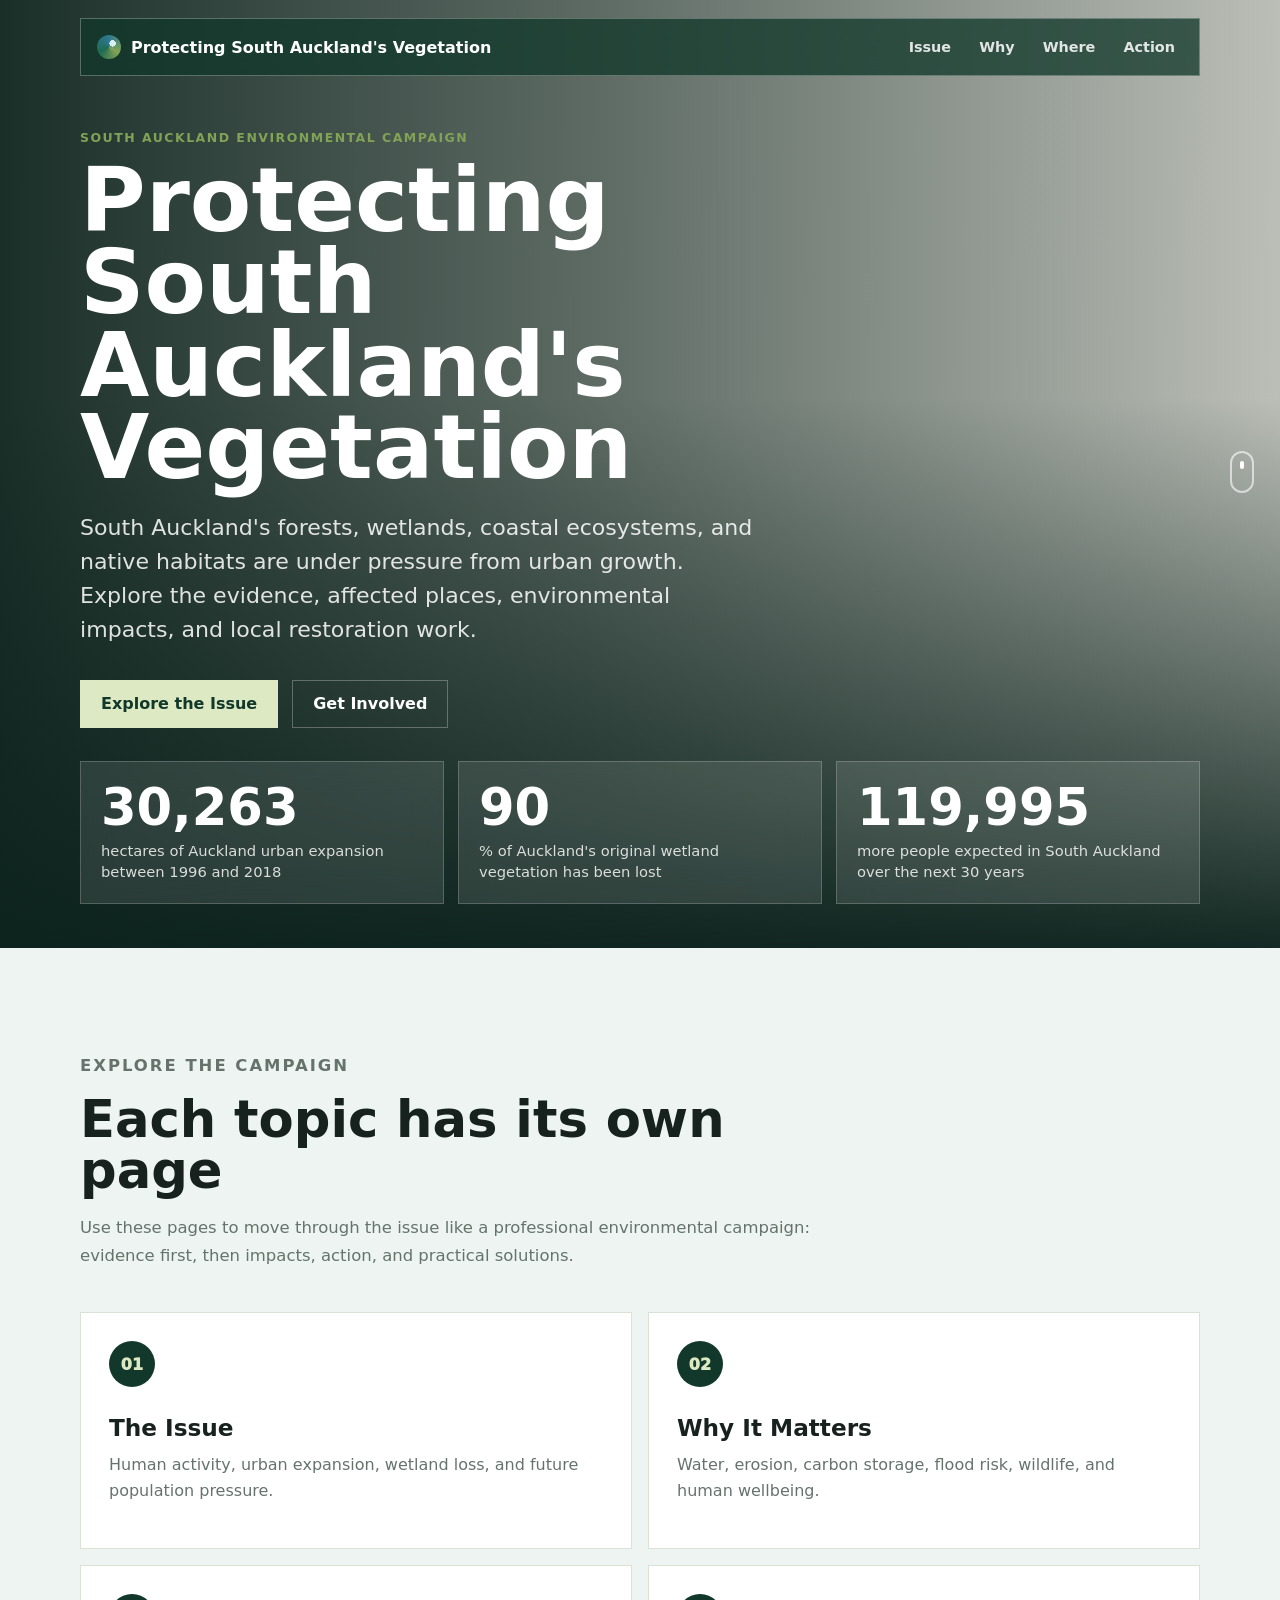
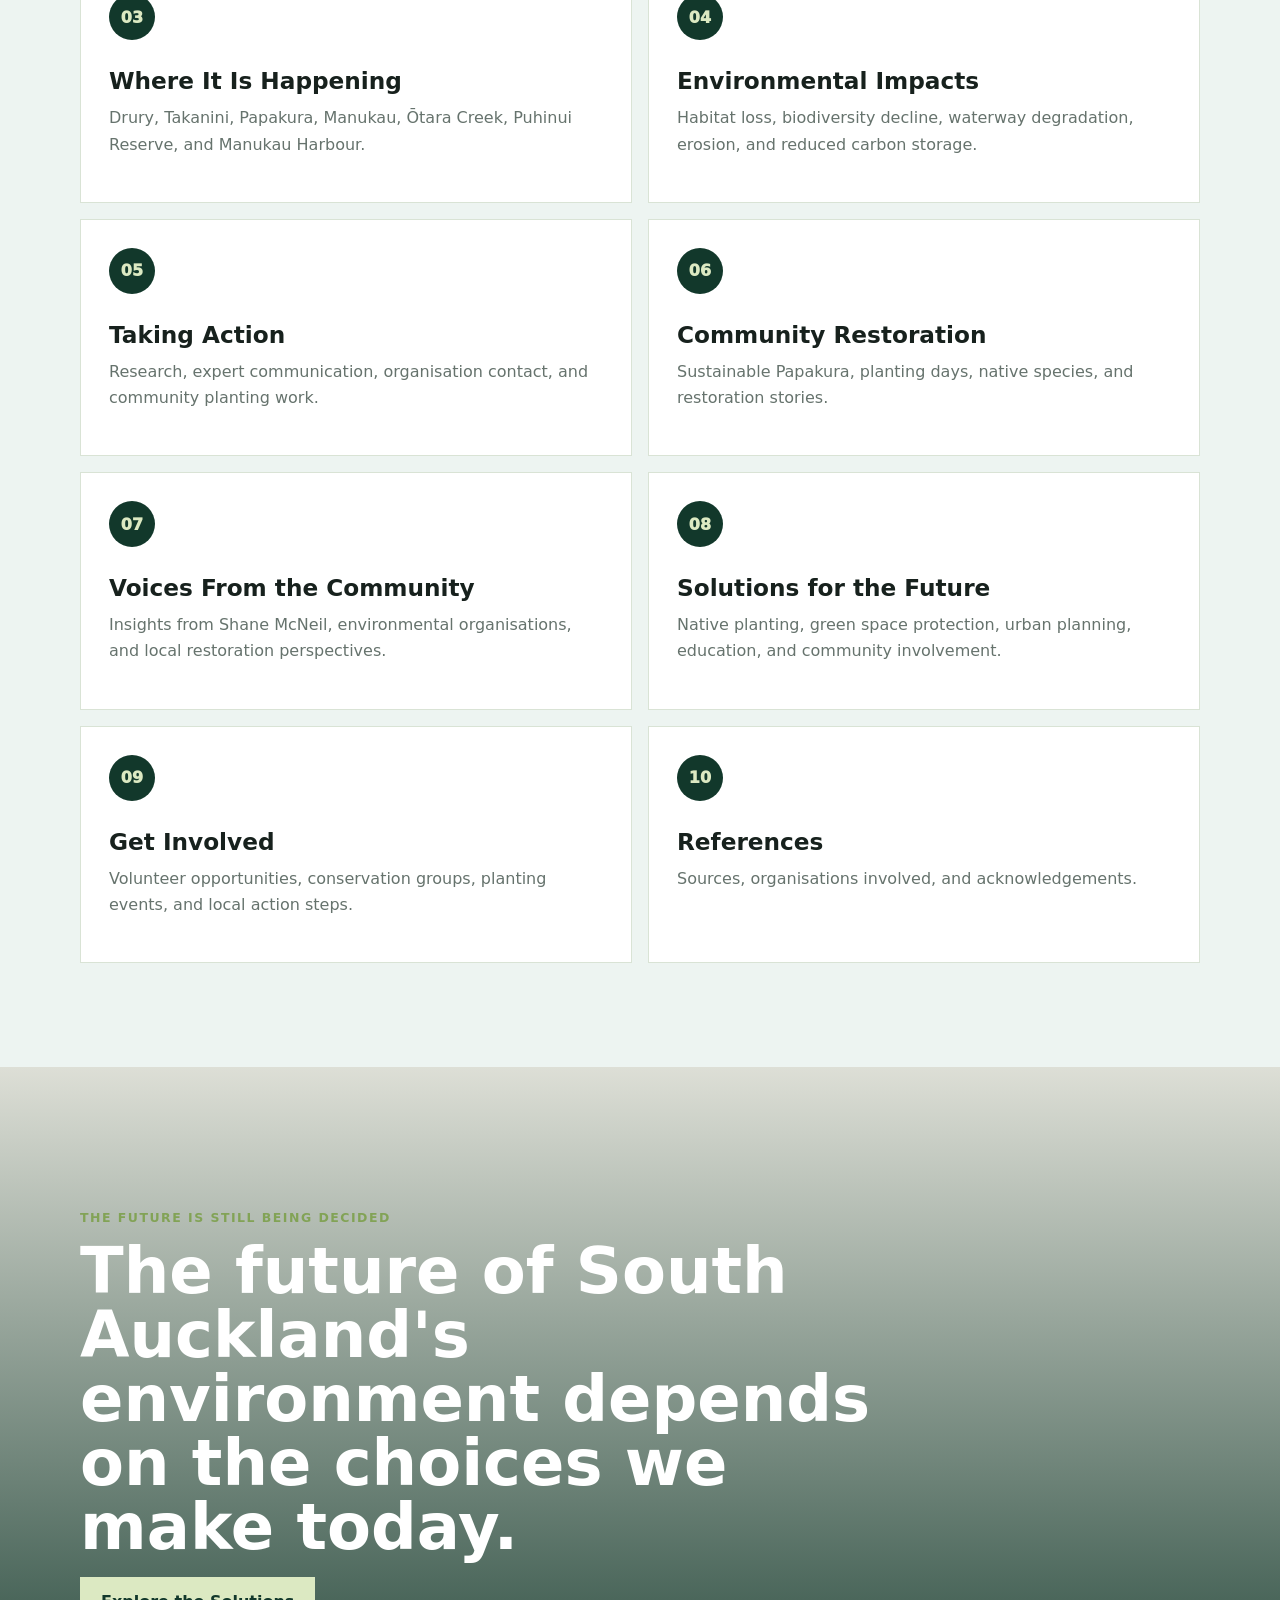
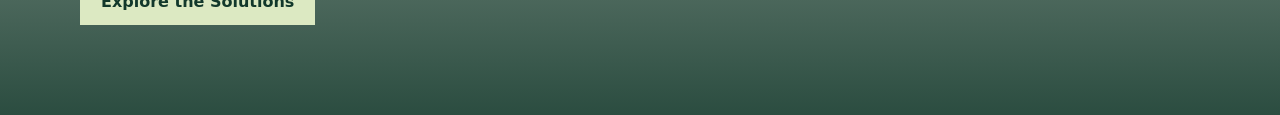
==== commit 7d6bd4f0: "002 Edit content" ====
--- a/index.html
+++ b/index.html
@@ -3,356 +3,117 @@
   <head>
     <meta charset="UTF-8" />
     <meta name="viewport" content="width=device-width, initial-scale=1.0" />
-    <title>South Auckland's Vanishing Green Spaces</title>
-    <link rel="preconnect" href="https://images.unsplash.com" />
+    <title>Protecting South Auckland's Vegetation</title>
     <link rel="stylesheet" href="styles.css" />
   </head>
   <body>
     <header class="site-header" aria-label="Main navigation">
-      <a class="brand" href="#top">
+      <a class="brand" href="index.html">
         <span class="brand-mark" aria-hidden="true"></span>
-        <span>Vanishing Green Spaces</span>
+        <span>Protecting South Auckland's Vegetation</span>
       </a>
       <nav>
-        <a href="#issue">Issue</a>
-        <a href="#map">Places</a>
-        <a href="#action">Action</a>
-        <a href="#help">Help</a>
+        <a href="issue.html">Issue</a>
+        <a href="why-it-matters.html">Why</a>
+        <a href="where.html">Where</a>
+        <a href="taking-action.html">Action</a>
       </nav>
     </header>
 
-    <main id="top">
+    <main>
       <section class="hero">
-        <div class="hero-media" role="img" aria-label="Aerial-style view of green land meeting urban development"></div>
+        <div class="hero-media" role="img" aria-label="Aerial view of South Auckland coastline, housing, and green spaces"></div>
         <div class="hero-overlay"></div>
         <div class="hero-content reveal">
           <p class="kicker">South Auckland environmental campaign</p>
-          <h1>South Auckland's Vanishing Green Spaces</h1>
+          <h1>Protecting South Auckland's Vegetation</h1>
           <p class="subtitle">
-            As South Auckland grows, native ecosystems are being squeezed by housing,
-            roads, and infrastructure. This site explores the causes, consequences,
-            and community restoration work protecting what remains.
+            South Auckland's forests, wetlands, coastal ecosystems, and native
+            habitats are under pressure from urban growth. Explore the evidence,
+            affected places, environmental impacts, and local restoration work.
           </p>
           <div class="hero-actions">
-            <a class="button primary" href="#issue">Explore the Issue</a>
-            <a class="button secondary" href="#action">See Community Action</a>
+            <a class="button primary" href="issue.html">Explore the Issue</a>
+            <a class="button secondary" href="get-involved.html">Get Involved</a>
           </div>
         </div>
         <div class="hero-stats" aria-label="Key statistics">
           <article>
-            <strong data-count="30">0</strong>
-            <span>% canopy target for urban Auckland</span>
+            <strong data-count="30264">0</strong>
+            <span>hectares of Auckland urban expansion between 1996 and 2018</span>
           </article>
           <article>
-            <strong data-count="15">0</strong>
-            <span>% minimum target for every local board area</span>
+            <strong data-count="90">0</strong>
+            <span>% of Auckland's original wetland vegetation has been lost</span>
           </article>
           <article>
-            <strong data-count="750000">0</strong>
-            <span>trees and plants Auckland Council reported planting in 2023</span>
+            <strong data-count="120000">0</strong>
+            <span>more people expected in South Auckland over the next 30 years</span>
           </article>
         </div>
-        <a class="scroll-cue" href="#issue" aria-label="Scroll to the issue section"></a>
+        <a class="scroll-cue" href="#topics" aria-label="Scroll to topic menu"></a>
       </section>
 
-      <section id="issue" class="section split">
-        <div class="section-copy reveal">
-          <p class="kicker">The issue</p>
-          <h2>The hidden cost of urban growth</h2>
+      <section id="topics" class="section topic-menu">
+        <div class="section-heading reveal">
+          <p class="kicker">Explore the campaign</p>
+          <h2>Each topic has its own page</h2>
           <p>
-            Vegetation decline happens when native trees, wetlands, shrubs, and
-            connected green corridors are removed, reduced, or broken into smaller
-            fragments. In South Auckland, pressure comes from rapid development,
-            land clearance, transport upgrades, and new infrastructure built across
-            places that were once more open and vegetated.
-          </p>
-          <p>
-            The problem is not only losing individual trees. It is losing the living
-            network that filters water, shelters birds and insects, stores carbon,
-            stabilises soil, cools streets, and gives communities access to healthy
-            green spaces.
+            Use these pages to move through the issue like a professional
+            environmental campaign: evidence first, then impacts, action, and
+            practical solutions.
           </p>
         </div>
-        <div class="pressure-panel reveal">
-          <div class="comparison" aria-label="Before and after vegetation comparison">
-            <div class="before">
-              <span>Connected habitat</span>
-            </div>
-            <div class="after">
-              <span>Fragmented growth</span>
-            </div>
-          </div>
-          <div class="fact-grid">
-            <article>
-              <span class="fact-number">8-13%</span>
-              <p>Several South Auckland areas have historically sat well below Auckland's canopy goals.</p>
-            </article>
-            <article>
-              <span class="fact-number">2050</span>
-              <p>Auckland's Urban Ngahere Strategy sets long-term canopy goals for a greener city.</p>
-            </article>
-          </div>
-        </div>
-      </section>
-
-      <section id="map" class="section map-section">
-        <div class="section-heading reveal">
-          <p class="kicker">South Auckland under pressure</p>
-          <h2>Where vegetation loss is being felt</h2>
-          <p>
-            These locations are connected by growth, transport corridors, housing
-            demand, and waterways that need stronger ecological protection.
-          </p>
-        </div>
-        <div class="map-layout">
-          <div class="map-card reveal" aria-label="Interactive South Auckland map">
-            <div class="map-surface">
-              <button class="map-pin active" style="--x: 42%; --y: 74%" data-place="drury" aria-label="Drury"></button>
-              <button class="map-pin" style="--x: 45%; --y: 58%" data-place="papakura" aria-label="Papakura"></button>
-              <button class="map-pin" style="--x: 48%; --y: 43%" data-place="takanini" aria-label="Takanini"></button>
-              <button class="map-pin" style="--x: 54%; --y: 24%" data-place="manukau" aria-label="Manukau"></button>
-              <div class="waterway waterway-one"></div>
-              <div class="waterway waterway-two"></div>
-              <div class="road road-one"></div>
-              <div class="road road-two"></div>
-            </div>
-          </div>
-          <article class="place-panel reveal" id="place-panel" aria-live="polite">
-            <p class="kicker">Selected area</p>
-            <h3>Drury</h3>
-            <p>
-              A major future urban growth area where planning decisions will shape
-              how streams, wetlands, tree corridors, and new neighbourhoods fit
-              together.
-            </p>
-            <dl>
-              <div>
-                <dt>Pressure</dt>
-                <dd>Housing growth and transport infrastructure</dd>
-              </div>
-              <div>
-                <dt>Risk</dt>
-                <dd>Habitat fragmentation and sediment entering waterways</dd>
-              </div>
-            </dl>
-          </article>
-        </div>
-      </section>
-
-      <section class="section">
-        <div class="section-heading reveal">
-          <p class="kicker">Why vegetation matters</p>
-          <h2>Green spaces are working ecosystems</h2>
-        </div>
-        <div class="impact-grid">
-          <button class="impact-card reveal" aria-expanded="false">
-            <span class="impact-icon leaf"></span>
-            <strong>Supports biodiversity</strong>
-            <p>Native vegetation creates food, shelter, and movement corridors for birds, insects, lizards, and plant life.</p>
-          </button>
-          <button class="impact-card reveal" aria-expanded="false">
-            <span class="impact-icon water"></span>
-            <strong>Protects waterways</strong>
-            <p>Roots and riparian planting filter runoff, slow stormwater, and reduce sediment entering streams and harbours.</p>
-          </button>
-          <button class="impact-card reveal" aria-expanded="false">
-            <span class="impact-icon carbon"></span>
-            <strong>Stores carbon</strong>
-            <p>Trees and healthy soils absorb carbon while helping communities adapt to a warmer, more unstable climate.</p>
-          </button>
-          <button class="impact-card reveal" aria-expanded="false">
-            <span class="impact-icon habitat"></span>
-            <strong>Provides habitat</strong>
-            <p>Connected patches of native planting give species safer places to nest, feed, and move across urban landscapes.</p>
-          </button>
-          <button class="impact-card reveal" aria-expanded="false">
-            <span class="impact-icon erosion"></span>
-            <strong>Prevents erosion</strong>
-            <p>Vegetation anchors banks and slopes, reducing soil loss during heavy rain and protecting nearby homes and paths.</p>
-          </button>
-        </div>
-      </section>
-
-      <section class="story-band">
-        <div class="story-step reveal">
-          <span>01</span>
-          <h2>Habitat is cleared</h2>
-          <p>Land clearance removes trees, wetlands, and shelter needed by native species.</p>
-        </div>
-        <div class="story-step reveal">
-          <span>02</span>
-          <h2>Fragments are isolated</h2>
-          <p>Small disconnected patches make it harder for ecosystems to recover.</p>
-        </div>
-        <div class="story-step reveal">
-          <span>03</span>
-          <h2>Waterways suffer</h2>
-          <p>More hard surfaces increase runoff, sediment, and pressure on streams.</p>
-        </div>
-        <div class="story-step reveal">
-          <span>04</span>
-          <h2>Communities lose resilience</h2>
-          <p>Less shade, less carbon storage, and more erosion make urban areas more vulnerable.</p>
-        </div>
-      </section>
-
-      <section class="section split personal">
-        <div class="section-copy reveal">
-          <p class="kicker">Why we chose this issue</p>
-          <h2>Local action matters because this is our place</h2>
-          <p>
-            South Auckland is not an abstract case study. It is where people live,
-            study, travel, and build futures. When green spaces disappear, future
-            generations inherit hotter streets, weaker ecosystems, and fewer places
-            to connect with nature.
-          </p>
-          <p>
-            Choosing this issue means looking closely at our own region and asking
-            how growth can happen without sacrificing the native environments that
-            make Tāmaki Makaurau healthier and more resilient.
-          </p>
-        </div>
-        <div class="quote-card reveal">
-          <p>
-            "Restoration begins when a community decides that streams, trees, and
-            native species are not leftovers. They are part of the future."
-          </p>
-          <span>Community restoration perspective</span>
-        </div>
-      </section>
-
-      <section id="action" class="section action-section">
-        <div class="section-heading reveal">
-          <p class="kicker">Taking action</p>
-          <h2>Restoring what we can</h2>
-          <p>
-            The strongest response combines research, expert advice, community
-            participation, and practical restoration work.
-          </p>
-        </div>
-        <div class="timeline">
-          <article class="timeline-item reveal">
-            <span>Research</span>
-            <h3>Investigated local vegetation decline</h3>
-            <p>Reviewed council strategies, local growth plans, and restoration examples across South Auckland.</p>
-          </article>
-          <article class="timeline-item reveal">
-            <span>Connect</span>
-            <h3>Contacted environmental organisations</h3>
-            <p>Reached out to conservation groups and practitioners to understand what restoration looks like on the ground.</p>
-          </article>
-          <article class="timeline-item reveal">
-            <span>Listen</span>
-            <h3>Learned from experts</h3>
-            <p>Gathered insights from people such as Shane McNeil and local restoration workers with practical field experience.</p>
-          </article>
-          <article class="timeline-item reveal">
-            <span>Restore</span>
-            <h3>Joined planting activities</h3>
-            <p>Participated in community planting and observed how native species are selected, planted, protected, and maintained.</p>
-          </article>
-        </div>
-      </section>
-
-      <section class="section restoration">
-        <div class="section-heading reveal">
-          <p class="kicker">Community restoration</p>
-          <h2>Sustainable Papakura planting day</h2>
-          <p>
-            Planting days turn environmental concern into visible change: people
-            meet, learn, plant, mulch, protect seedlings, and build pride in local
-            places.
-          </p>
-        </div>
-        <div class="gallery">
-          <figure class="gallery-large reveal">
-            <img src="https://images.unsplash.com/photo-1464226184884-fa280b87c399?auto=format&fit=crop&w=1300&q=80" alt="Hands planting a young seedling in soil" />
-            <figcaption>Hands-on restoration: planting, mulching, and protecting young native plants.</figcaption>
-          </figure>
-          <div class="species-list reveal">
-            <h3>Native species often used in restoration</h3>
-            <ul>
-              <li>Mānuka and kānuka for hardy early shelter</li>
-              <li>Harakeke near wetlands and stream edges</li>
-              <li>Tī kōuka for wet ground and bird habitat</li>
-              <li>Karamū and māhoe for native revegetation</li>
-              <li>Carex and toetoe for riparian planting</li>
-            </ul>
-          </div>
-        </div>
-      </section>
-
-      <section class="section voices">
-        <div class="section-heading reveal">
-          <p class="kicker">Voices from conservation</p>
-          <h2>What restoration practitioners help us understand</h2>
-        </div>
-        <div class="voice-grid">
-          <article class="voice-card reveal">
-            <p>"The first planting day is only the start. The real success comes from follow-up care, weed control, and community ownership."</p>
-            <span>Insight from Shane McNeil interview notes</span>
-          </article>
-          <article class="voice-card reveal">
-            <p>"Green corridors matter because wildlife needs connected habitat, not isolated pockets surrounded by roads and roofs."</p>
-            <span>Environmental organisation theme</span>
-          </article>
-          <article class="voice-card reveal">
-            <p>"Local restoration works best when schools, families, mana whenua, councils, and volunteers all understand the purpose."</p>
-            <span>Community restoration perspective</span>
-          </article>
-        </div>
-      </section>
-
-      <section class="section solutions">
-        <div class="section-heading reveal">
-          <p class="kicker">Hope for the future</p>
-          <h2>Solutions that protect growth and nature</h2>
-        </div>
-        <div class="solution-grid">
-          <article class="solution-card reveal">
-            <h3>Native planting programmes</h3>
-            <p>Increase native canopy and restore stream edges with species suited to each site.</p>
-          </article>
-          <article class="solution-card reveal">
-            <h3>Protected green spaces</h3>
-            <p>Safeguard mature trees, wetlands, parks, and ecological corridors before development begins.</p>
-          </article>
-          <article class="solution-card reveal">
-            <h3>Sustainable urban planning</h3>
-            <p>Design housing, roads, and infrastructure around waterways, shade, and biodiversity.</p>
-          </article>
-          <article class="solution-card reveal">
-            <h3>Environmental education</h3>
-            <p>Help students and communities identify native species, pest plants, and local restoration opportunities.</p>
-          </article>
-        </div>
-      </section>
-
-      <section id="help" class="section help-section">
-        <div class="section-heading reveal">
-          <p class="kicker">Get involved</p>
-          <h2>Become part of the solution</h2>
-        </div>
-        <div class="help-grid">
-          <a class="help-card reveal" href="https://www.aucklandcouncil.govt.nz/parks-recreation/volunteering/Pages/default.aspx" target="_blank" rel="noreferrer">
-            <span>Volunteer</span>
-            <h3>Join planting days</h3>
-            <p>Look for Auckland Council and community volunteer events in parks, reserves, and stream projects.</p>
+        <div class="topic-grid">
+          <a class="topic-card reveal" href="issue.html">
+            <span>01</span>
+            <h3>The Issue</h3>
+            <p>Human activity, urban expansion, wetland loss, and future population pressure.</p>
           </a>
-          <a class="help-card reveal" href="https://sustainablepapakura.org/" target="_blank" rel="noreferrer">
-            <span>Connect</span>
-            <h3>Support local groups</h3>
-            <p>Follow groups such as Sustainable Papakura and local restoration networks.</p>
+          <a class="topic-card reveal" href="why-it-matters.html">
+            <span>02</span>
+            <h3>Why It Matters</h3>
+            <p>Water, erosion, carbon storage, flood risk, wildlife, and human wellbeing.</p>
           </a>
-          <a class="help-card reveal" href="https://www.tiakitamakimakaurau.nz/" target="_blank" rel="noreferrer">
-            <span>Learn</span>
-            <h3>Protect native species</h3>
-            <p>Learn about pest plants, native ecosystems, and practical actions for Tāmaki Makaurau.</p>
+          <a class="topic-card reveal" href="where.html">
+            <span>03</span>
+            <h3>Where It Is Happening</h3>
+            <p>Drury, Takanini, Papakura, Manukau, Ōtara Creek, Puhinui Reserve, and Manukau Harbour.</p>
           </a>
-          <a class="help-card reveal" href="https://new.aucklandcouncil.govt.nz/en/plans-policies-bylaws-reports-projects/our-plans-strategies/topic-based-plans-strategies/environmental-plans-strategies/urban-ngahere-forest-strategy.html" target="_blank" rel="noreferrer">
-            <span>Advocate</span>
-            <h3>Defend green spaces</h3>
-            <p>Use council strategies and local board plans to support stronger urban ngahere protection.</p>
+          <a class="topic-card reveal" href="impacts.html">
+            <span>04</span>
+            <h3>Environmental Impacts</h3>
+            <p>Habitat loss, biodiversity decline, waterway degradation, erosion, and reduced carbon storage.</p>
+          </a>
+          <a class="topic-card reveal" href="taking-action.html">
+            <span>05</span>
+            <h3>Taking Action</h3>
+            <p>Research, expert communication, organisation contact, and community planting work.</p>
+          </a>
+          <a class="topic-card reveal" href="community-restoration.html">
+            <span>06</span>
+            <h3>Community Restoration</h3>
+            <p>Sustainable Papakura, planting days, native species, and restoration stories.</p>
+          </a>
+          <a class="topic-card reveal" href="voices.html">
+            <span>07</span>
+            <h3>Voices From the Community</h3>
+            <p>Insights from Shane McNeil, environmental organisations, and local restoration perspectives.</p>
+          </a>
+          <a class="topic-card reveal" href="solutions.html">
+            <span>08</span>
+            <h3>Solutions for the Future</h3>
+            <p>Native planting, green space protection, urban planning, education, and community involvement.</p>
+          </a>
+          <a class="topic-card reveal" href="get-involved.html">
+            <span>09</span>
+            <h3>Get Involved</h3>
+            <p>Volunteer opportunities, conservation groups, planting events, and local action steps.</p>
+          </a>
+          <a class="topic-card reveal" href="references.html">
+            <span>10</span>
+            <h3>References</h3>
+            <p>Sources, organisations involved, and acknowledgements.</p>
           </a>
         </div>
       </section>
@@ -361,27 +122,8 @@
         <div class="final-content reveal">
           <p class="kicker">The future is still being decided</p>
           <h2>The future of South Auckland's environment depends on the choices we make today.</h2>
-          <a class="button primary" href="#help">Become Part of the Solution</a>
+          <a class="button primary" href="solutions.html">Explore the Solutions</a>
         </div>
-      </section>
-
-      <section class="section references">
-        <div class="section-heading reveal">
-          <p class="kicker">References and acknowledgements</p>
-          <h2>Sources used</h2>
-        </div>
-        <div class="reference-list reveal">
-          <a href="https://new.aucklandcouncil.govt.nz/en/plans-policies-bylaws-reports-projects/our-plans-strategies/topic-based-plans-strategies/environmental-plans-strategies/urban-ngahere-forest-strategy.html" target="_blank" rel="noreferrer">Auckland Council: Urban Ngahere (Forest) Strategy</a>
-          <a href="https://ourauckland.aucklandcouncil.govt.nz/news/2018/4/don-t-let-south-auckland-be-leaf-t-behind/" target="_blank" rel="noreferrer">OurAuckland: South Auckland tree canopy coverage</a>
-          <a href="https://ourauckland.aucklandcouncil.govt.nz/news/2023/09/protecting-our-trees/" target="_blank" rel="noreferrer">OurAuckland: Protecting our trees</a>
-          <a href="https://knowledgeauckland.org.nz/publications/indigenous-terrestrial-and-wetland-ecosystems-of-auckland/" target="_blank" rel="noreferrer">Knowledge Auckland: Indigenous terrestrial and wetland ecosystems</a>
-          <a href="https://new.aucklandcouncil.govt.nz/en/plans-policies-bylaws-reports-projects/our-plans-strategies/place-based-plans/structure-plans/drury-opaheke-structure-plan.html" target="_blank" rel="noreferrer">Auckland Council: Drury-Opāheke Structure Plan</a>
-        </div>
-        <p class="acknowledgement reveal">
-          Acknowledgements: Sustainable Papakura, local conservation volunteers,
-          environmental organisations, and restoration practitioners who support
-          healthier native ecosystems in South Auckland.
-        </p>
       </section>
     </main>
 
--- a/styles.css
+++ b/styles.css
@@ -266,6 +266,164 @@
   padding: 104px max(22px, calc((100vw - 1120px) / 2));
 }
 
+.page-hero {
+  position: relative;
+  display: grid;
+  min-height: 72vh;
+  align-items: end;
+  overflow: hidden;
+  padding: 150px max(22px, calc((100vw - 1120px) / 2)) 72px;
+  color: var(--white);
+}
+
+.page-hero::after {
+  content: "";
+  position: absolute;
+  inset: 0;
+  background:
+    linear-gradient(90deg, rgba(12, 34, 28, 0.94), rgba(12, 34, 28, 0.5) 58%, rgba(12, 34, 28, 0.15)),
+    linear-gradient(0deg, rgba(12, 34, 28, 0.9), rgba(12, 34, 28, 0.1));
+}
+
+.page-hero-media {
+  position: absolute;
+  inset: 0;
+  background-image: url("https://commons.wikimedia.org/wiki/Special:FilePath/Aerial%20view%20of%20Weymouth%20and%20Wattle%20Downs%2C%20Auckland%2C%20under%20cloudy%20sky.jpg");
+  background-position: center;
+  background-size: cover;
+  transform: scale(1.03);
+}
+
+.matter-hero .page-hero-media {
+  background-image: url("https://images.unsplash.com/photo-1500534314209-a25ddb2bd429?auto=format&fit=crop&w=1800&q=82");
+}
+
+.where-hero .page-hero-media {
+  background-image: url("https://commons.wikimedia.org/wiki/Special:FilePath/Aerial%20view%20of%20Weymouth%20and%20Wattle%20Downs%2C%20Auckland%2C%20under%20cloudy%20sky.jpg");
+}
+
+.impacts-hero .page-hero-media,
+.voices-hero .page-hero-media {
+  background-image: url("https://images.unsplash.com/photo-1448375240586-882707db888b?auto=format&fit=crop&w=1800&q=82");
+}
+
+.action-hero .page-hero-media,
+.restoration-hero .page-hero-media,
+.help-hero .page-hero-media {
+  background-image: url("https://images.unsplash.com/photo-1464226184884-fa280b87c399?auto=format&fit=crop&w=1800&q=82");
+}
+
+.solutions-hero .page-hero-media,
+.references-hero .page-hero-media {
+  background-image: url("https://images.unsplash.com/photo-1425913397330-cf8af2ff40a1?auto=format&fit=crop&w=1800&q=82");
+}
+
+.page-hero-content {
+  position: relative;
+  z-index: 2;
+  width: min(840px, 100%);
+}
+
+.page-hero h1 {
+  max-width: 900px;
+  margin-bottom: 24px;
+  font-size: clamp(3rem, 6vw, 6rem);
+}
+
+.page-hero p:not(.kicker) {
+  max-width: 760px;
+  color: rgba(255, 255, 255, 0.85);
+  font-size: clamp(1.1rem, 2vw, 1.35rem);
+  line-height: 1.6;
+}
+
+.topic-menu {
+  background: #edf4f1;
+}
+
+.topic-grid {
+  display: grid;
+  grid-template-columns: repeat(2, 1fr);
+  gap: 16px;
+}
+
+.topic-card {
+  position: relative;
+  min-height: 230px;
+  padding: 28px;
+  border: 1px solid #d9e3d5;
+  background: var(--white);
+  color: var(--ink);
+  text-decoration: none;
+  transition: transform 180ms ease, box-shadow 180ms ease, border-color 180ms ease;
+}
+
+.topic-card:hover {
+  border-color: var(--canopy);
+  box-shadow: var(--shadow);
+  transform: translateY(-4px);
+}
+
+.topic-card span {
+  display: inline-flex;
+  width: 46px;
+  height: 46px;
+  align-items: center;
+  justify-content: center;
+  margin-bottom: 28px;
+  border-radius: 50%;
+  background: var(--forest);
+  color: var(--fern);
+  font-weight: 950;
+}
+
+.topic-card h3 {
+  font-size: 1.45rem;
+}
+
+.topic-card p {
+  max-width: 520px;
+  color: var(--muted);
+  line-height: 1.65;
+}
+
+.evidence-panel {
+  display: grid;
+  gap: 14px;
+}
+
+.evidence-panel article {
+  padding: 28px;
+  background: var(--white);
+  border-left: 6px solid var(--canopy);
+}
+
+.callout-section {
+  padding-top: 0;
+  background: var(--paper);
+}
+
+.callout {
+  display: grid;
+  grid-template-columns: 1fr max-content;
+  gap: 24px;
+  align-items: center;
+  padding: clamp(28px, 5vw, 48px);
+  background: var(--forest);
+  color: var(--white);
+}
+
+.callout p {
+  margin: 0;
+  font-size: clamp(1.35rem, 2.8vw, 2.2rem);
+  line-height: 1.25;
+}
+
+.compact-story,
+.compact-story .story-step {
+  min-height: 72vh;
+}
+
 .split {
   display: grid;
   grid-template-columns: minmax(0, 0.95fr) minmax(320px, 1.05fr);
@@ -888,7 +1046,9 @@
   .voice-grid,
   .solution-grid,
   .help-grid,
-  .impact-grid {
+  .impact-grid,
+  .topic-grid,
+  .callout {
     grid-template-columns: 1fr;
   }
 
@@ -908,8 +1068,8 @@
 }
 
 @media (max-width: 620px) {
-  .brand span:last-child {
-    max-width: 190px;
+.brand span:last-child {
+    max-width: 250px;
     overflow: hidden;
     text-overflow: ellipsis;
     white-space: nowrap;
@@ -937,6 +1097,16 @@
     padding-bottom: 76px;
   }
 
+  .page-hero {
+    min-height: 620px;
+    padding-top: 120px;
+    padding-bottom: 56px;
+  }
+
+  .topic-card {
+    min-height: 210px;
+  }
+
   .comparison,
   .map-surface {
     min-height: 380px;
